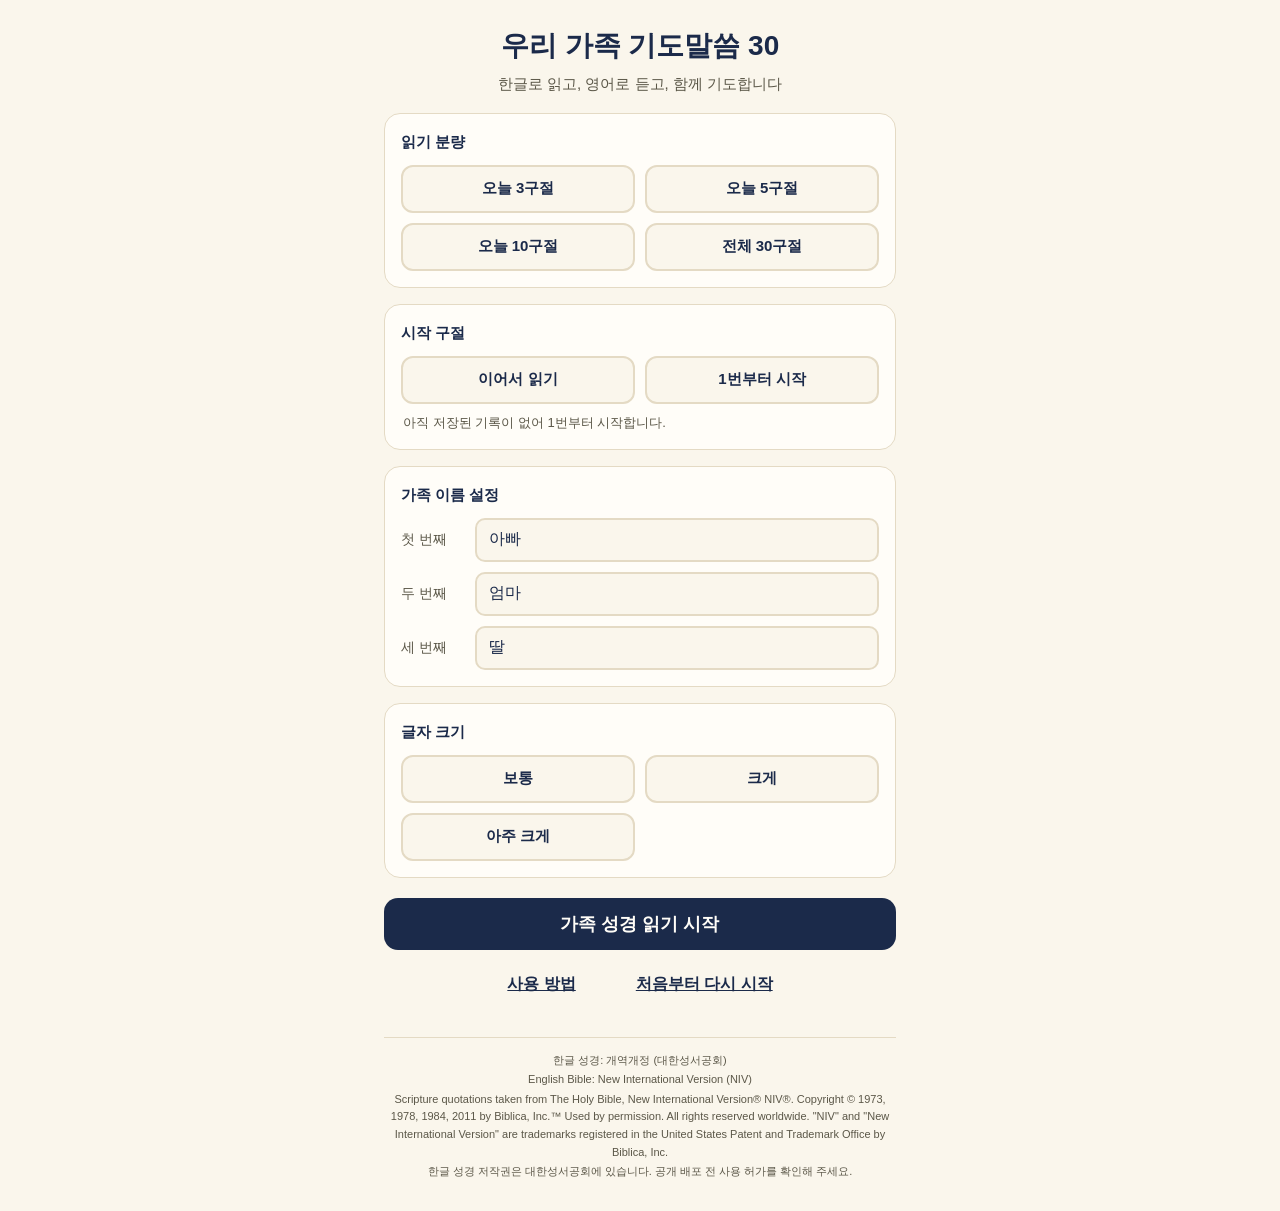
==== family-prayer-bible/index.html @ 6e1e9dbb "Add family prayer Bible PWA (우리 가족 기도말씀 30) Mobile-first PWA for a 3-member family (아빠→엄마→딸) to take" ====
<!DOCTYPE html>
<html lang="ko" data-fontsize="normal">
<head>
<meta charset="UTF-8">
<meta name="viewport" content="width=device-width, initial-scale=1, viewport-fit=cover">
<title>우리 가족 기도말씀 30</title>
<meta name="description" content="한글로 읽고, 영어로 듣고, 함께 기도합니다">

<meta name="theme-color" content="#1B2A4A">
<meta name="color-scheme" content="light">

<!-- iOS 홈 화면 설정 -->
<meta name="apple-mobile-web-app-capable" content="yes">
<meta name="apple-mobile-web-app-status-bar-style" content="black-translucent">
<meta name="apple-mobile-web-app-title" content="가족기도말씀30">
<link rel="apple-touch-icon" href="icons/icon-192.svg">

<link rel="icon" href="icons/icon-192.svg" type="image/svg+xml">
<link rel="manifest" href="manifest.json">
<link rel="stylesheet" href="styles.css">
</head>
<body>

<noscript>
  <div class="noscript-box">
    <p>이 앱은 자바스크립트가 필요합니다. 브라우저 설정에서 자바스크립트를 켜신 뒤 다시 열어 주세요.</p>
  </div>
</noscript>

<div id="app" hidden>

  <div aria-live="polite" class="sr-only" id="live-region"></div>

  <!-- 데이터 오류 화면 -->
  <main id="screen-error" class="screen" hidden aria-labelledby="error-title">
    <div class="error-box">
      <h1 id="error-title">성경 데이터에 누락 또는 오류가 있습니다. verses.js를 확인해 주세요.</h1>
      <p>개발자 콘솔(F12)에서 구체적인 오류 항목을 확인할 수 있습니다.</p>
    </div>
  </main>

  <!-- 첫 화면 -->
  <main id="screen-home" class="screen" hidden aria-labelledby="home-title">
    <header class="home-header">
      <h1 id="home-title">우리 가족 기도말씀 30</h1>
      <p class="home-subtitle">한글로 읽고, 영어로 듣고, 함께 기도합니다</p>
    </header>

    <section class="card" aria-labelledby="daily-count-label">
      <h2 id="daily-count-label" class="card-title">읽기 분량</h2>
      <div class="option-group" role="radiogroup" aria-labelledby="daily-count-label" id="daily-count-group">
        <button type="button" class="option-btn" data-value="3" role="radio" aria-checked="false">오늘 3구절</button>
        <button type="button" class="option-btn" data-value="5" role="radio" aria-checked="false">오늘 5구절</button>
        <button type="button" class="option-btn" data-value="10" role="radio" aria-checked="false">오늘 10구절</button>
        <button type="button" class="option-btn" data-value="30" role="radio" aria-checked="false">전체 30구절</button>
      </div>
    </section>

    <section class="card" aria-labelledby="start-point-label">
      <h2 id="start-point-label" class="card-title">시작 구절</h2>
      <div class="option-group" role="radiogroup" aria-labelledby="start-point-label" id="start-point-group">
        <button type="button" class="option-btn" data-value="resume" role="radio" aria-checked="false">이어서 읽기</button>
        <button type="button" class="option-btn" data-value="restart" role="radio" aria-checked="false">1번부터 시작</button>
      </div>
      <p class="hint-text" id="resume-hint"></p>
    </section>

    <section class="card" aria-labelledby="family-names-label">
      <h2 id="family-names-label" class="card-title">가족 이름 설정</h2>
      <div class="name-fields">
        <label class="name-field">
          <span>첫 번째</span>
          <input type="text" id="name-input-0" maxlength="10" autocomplete="off" aria-label="첫 번째 가족 이름">
        </label>
        <label class="name-field">
          <span>두 번째</span>
          <input type="text" id="name-input-1" maxlength="10" autocomplete="off" aria-label="두 번째 가족 이름">
        </label>
        <label class="name-field">
          <span>세 번째</span>
          <input type="text" id="name-input-2" maxlength="10" autocomplete="off" aria-label="세 번째 가족 이름">
        </label>
      </div>
    </section>

    <section class="card" aria-labelledby="fontsize-label">
      <h2 id="fontsize-label" class="card-title">글자 크기</h2>
      <div class="option-group" role="radiogroup" aria-labelledby="fontsize-label" id="fontsize-group">
        <button type="button" class="option-btn" data-value="normal" role="radio" aria-checked="false">보통</button>
        <button type="button" class="option-btn" data-value="large" role="radio" aria-checked="false">크게</button>
        <button type="button" class="option-btn" data-value="xlarge" role="radio" aria-checked="false">아주 크게</button>
      </div>
    </section>

    <div class="home-actions">
      <button type="button" id="btn-start" class="btn btn-primary btn-large" aria-label="가족 성경 읽기 시작">가족 성경 읽기 시작</button>
      <div class="home-actions-secondary">
        <button type="button" id="btn-guide" class="btn btn-ghost" aria-label="사용 방법 보기">사용 방법</button>
        <button type="button" id="btn-reset" class="btn btn-ghost" aria-label="처음부터 다시 시작하기">처음부터 다시 시작</button>
      </div>
    </div>

    <footer class="copyright-footer" id="copyright-footer">
      <!-- 저작권 정보는 app.js에서 verses.js 검증 결과에 따라 채워집니다 -->
    </footer>
  </main>

  <!-- 사용 방법 화면 -->
  <main id="screen-guide" class="screen" hidden aria-labelledby="guide-title">
    <div class="guide-box">
      <h1 id="guide-title">사용 방법</h1>
      <ol class="guide-list">
        <li>화면에 표시되는 가족 이름 차례를 확인합니다.</li>
        <li>해당 가족이 한글 성경 본문을 직접 소리 내어 읽습니다.</li>
        <li>‘영어 듣기’ 버튼을 눌러 영어 본문을 원어민 음성으로 듣습니다.</li>
        <li>음성 재생이 끝나면 ‘다음 말씀’ 버튼이 활성화됩니다.</li>
        <li>다음 말씀으로 넘어가면 읽을 사람이 자동으로 바뀝니다. (아빠 → 엄마 → 딸 순서 반복)</li>
        <li>선택한 분량을 모두 읽으면 완료 화면이 나타납니다.</li>
      </ol>
      <button type="button" id="btn-guide-close" class="btn btn-primary" aria-label="사용 방법 닫고 처음 화면으로 돌아가기">처음 화면으로</button>
    </div>
  </main>

  <!-- 말씀 읽기 화면 -->
  <main id="screen-reading" class="screen" hidden aria-labelledby="reading-reference">
    <div class="reading-top">
      <div class="progress-text" id="progress-text">오늘 1/3 · 전체 1/30</div>
      <div class="progress-bar-track" role="progressbar" aria-labelledby="progress-text" aria-valuemin="0" aria-valuemax="100" id="progress-bar-track">
        <div class="progress-bar-fill" id="progress-bar-fill"></div>
      </div>
    </div>

    <div class="turn-badge-wrap">
      <span class="turn-badge" id="turn-badge">아빠 차례</span>
    </div>

    <div class="verse-card">
      <p class="verse-reference" id="reading-reference">빌립보서 4장 6절</p>

      <div class="verse-block verse-block-ko">
        <h2 class="sr-only">한글 본문</h2>
        <p class="verse-text-ko" id="verse-text-ko" lang="ko"></p>
      </div>

      <div class="verse-block verse-block-en">
        <h2 class="sr-only">영어 본문</h2>
        <p class="verse-text-en" id="verse-text-en" lang="en"></p>
      </div>

      <div class="speech-panel">
        <p class="speech-status" id="speech-status" aria-live="polite"></p>

        <div class="speech-controls-main">
          <button type="button" id="btn-listen" class="btn btn-primary btn-large speech-btn" aria-label="영어 듣기 시작">
            <span id="btn-listen-label">영어 듣기</span>
          </button>
        </div>

        <div class="speech-controls-secondary">
          <button type="button" id="btn-pause" class="btn btn-secondary" aria-label="영어 음성 일시정지" disabled>일시정지</button>
          <button type="button" id="btn-resume" class="btn btn-secondary" aria-label="영어 음성 이어 듣기" disabled>이어 듣기</button>
          <button type="button" id="btn-replay" class="btn btn-secondary" aria-label="영어 음성 다시 듣기" disabled>다시 듣기</button>
          <button type="button" id="btn-stop" class="btn btn-secondary" aria-label="영어 음성 정지" disabled>음성 정지</button>
        </div>

        <div class="speech-rate-group" role="radiogroup" aria-label="영어 음성 재생 속도">
          <button type="button" class="rate-btn" id="rate-08" data-rate="0.8" role="radio" aria-checked="false" aria-label="느리게 0.8배 속도">느리게 0.8배</button>
          <button type="button" class="rate-btn" id="rate-10" data-rate="1.0" role="radio" aria-checked="false" aria-label="보통 1.0배 속도">보통 1.0배</button>
        </div>
      </div>
    </div>

    <nav class="reading-nav" aria-label="말씀 이동">
      <button type="button" id="btn-prev" class="btn btn-secondary btn-large" aria-label="이전 말씀으로 이동">이전 말씀</button>
      <button type="button" id="btn-next" class="btn btn-primary btn-large" aria-label="다음 말씀으로 이동" disabled>다음 말씀</button>
    </nav>

    <button type="button" id="btn-reading-home" class="btn btn-ghost btn-small" aria-label="읽기를 멈추고 처음 화면으로 이동">처음 화면으로</button>
  </main>

  <!-- 완료 화면 -->
  <main id="screen-complete" class="screen" hidden aria-labelledby="complete-title">
    <div class="complete-box">
      <h1 id="complete-title">오늘의 말씀 읽기를 마쳤습니다</h1>
      <p class="complete-body">말씀 안에서 우리 가족의 마음과 생각을 지켜주세요.</p>

      <div class="complete-stats" id="complete-stats">
        <p id="stat-today"></p>
        <p id="stat-total"></p>
        <p id="stat-next"></p>
      </div>

      <p class="complete-celebrate" id="complete-celebrate" hidden>기도의 말씀 30구절을 모두 읽었습니다</p>

      <div class="complete-actions">
        <button type="button" id="btn-review-today" class="btn btn-secondary btn-large" aria-label="오늘 읽은 말씀 다시 보기">오늘 읽은 말씀 다시 보기</button>
        <button type="button" id="btn-continue" class="btn btn-primary btn-large" aria-label="다음 분량 계속 읽기">다음 분량 계속 읽기</button>
        <button type="button" id="btn-complete-home" class="btn btn-ghost btn-large" aria-label="처음 화면으로 이동">처음 화면으로</button>
      </div>
    </div>
  </main>

</div>

<div id="confirm-dialog" class="dialog-overlay" hidden role="alertdialog" aria-modal="true" aria-labelledby="confirm-dialog-text">
  <div class="dialog-box">
    <p id="confirm-dialog-text">저장된 읽기 기록을 지우고 1번부터 시작할까요?</p>
    <div class="dialog-actions">
      <button type="button" id="confirm-cancel" class="btn btn-ghost">취소</button>
      <button type="button" id="confirm-ok" class="btn btn-primary">확인</button>
    </div>
  </div>
</div>

<script src="verses.js"></script>
<script src="app.js"></script>
</body>
</html>
---- family-prayer-bible/styles.css ----
/* 우리 가족 기도말씀 30 - 스타일시트
   원색: 크림 배경 / 딥 네이비 주색 / 차분한 골드 강조색
   시스템 기본 글꼴만 사용, 외부 폰트 의존 없음 */

:root {
  --color-bg: #FAF6EC;
  --color-bg-card: #FFFDF8;
  --color-navy: #1B2A4A;
  --color-navy-dark: #10192E;
  --color-navy-soft: #2C3E63;
  --color-gold: #B8862E;
  --color-gold-text: #8F6A1F;
  --color-gold-soft: #EFE0BC;
  --color-text: #1B2A4A;
  --color-text-muted: #5B5748;
  --color-border: #E4DAC4;
  --color-on-primary: #FFFDF8;
  --color-focus: #B8862E;
  --color-danger-bg: #FBEAEA;
  --color-danger-text: #7A1F1F;
  --font-scale: 1;
  --safe-top: env(safe-area-inset-top, 0px);
  --safe-bottom: env(safe-area-inset-bottom, 0px);
  --safe-left: env(safe-area-inset-left, 0px);
  --safe-right: env(safe-area-inset-right, 0px);
}

html[data-fontsize="large"] { --font-scale: 1.18; }
html[data-fontsize="xlarge"] { --font-scale: 1.4; }

* { box-sizing: border-box; }

/* .screen/.dialog-overlay가 display:flex를 지정하므로, hidden 속성이 있을 때는
   반드시 화면에서 완전히 사라지도록 명시적으로 우선시킨다 */
[hidden] { display: none !important; }

html, body {
  margin: 0;
  padding: 0;
  background: var(--color-bg);
  color: var(--color-text);
}

body {
  font-family: -apple-system, BlinkMacSystemFont, "Segoe UI", "Apple SD Gothic Neo",
    "Malgun Gothic", "Noto Sans KR", Roboto, Helvetica, Arial, sans-serif;
  font-size: calc(16px * var(--font-scale));
  line-height: 1.65;
  -webkit-text-size-adjust: 100%;
  text-size-adjust: 100%;
}

/* 다크모드가 켜져 있어도 앱 고유의 배색을 유지하여 가독성을 확보한다 */
@media (prefers-color-scheme: dark) {
  html, body {
    background: var(--color-bg);
    color: var(--color-text);
  }
}

.sr-only {
  position: absolute;
  width: 1px;
  height: 1px;
  padding: 0;
  margin: -1px;
  overflow: hidden;
  clip: rect(0, 0, 0, 0);
  white-space: nowrap;
  border: 0;
}

.noscript-box {
  max-width: 480px;
  margin: 40px auto;
  padding: 24px;
  background: var(--color-bg-card);
  border: 1px solid var(--color-border);
  border-radius: 16px;
  text-align: center;
  color: var(--color-text);
}

button {
  font-family: inherit;
  -webkit-tap-highlight-color: transparent;
}

button:focus-visible,
input:focus-visible,
a:focus-visible {
  outline: 3px solid var(--color-focus);
  outline-offset: 2px;
}

@media (prefers-reduced-motion: no-preference) {
  .screen { transition: opacity 0.2s ease; }
  .progress-bar-fill { transition: width 0.3s ease; }
}

@media (prefers-reduced-motion: reduce) {
  * { scroll-behavior: auto !important; }
}

.screen {
  min-height: 100vh;
  min-height: 100dvh;
  padding: calc(20px + var(--safe-top)) calc(max(18px, var(--safe-left)) )
    calc(28px + var(--safe-bottom)) calc(max(18px, var(--safe-right)));
  max-width: 560px;
  margin: 0 auto;
  display: flex;
  flex-direction: column;
  gap: 16px;
}

/* ---------- 공용 버튼 ---------- */
.btn {
  min-height: 48px;
  padding: 12px 18px;
  border-radius: 14px;
  border: 2px solid transparent;
  font-size: calc(16px * var(--font-scale));
  font-weight: 600;
  cursor: pointer;
  display: inline-flex;
  align-items: center;
  justify-content: center;
  text-align: center;
  gap: 8px;
}

.btn-primary {
  background: var(--color-navy);
  color: var(--color-on-primary);
}
.btn-primary:hover { background: var(--color-navy-dark); }
.btn-primary:disabled {
  background: #A9AEBB;
  color: #EFEFEF;
  cursor: not-allowed;
}

.btn-secondary {
  background: var(--color-bg-card);
  color: var(--color-navy);
  border-color: var(--color-navy);
}
.btn-secondary:disabled {
  background: #F0EEE6;
  color: #9A9689;
  border-color: #CFC9B8;
  cursor: not-allowed;
}

.btn-ghost {
  background: transparent;
  color: var(--color-navy);
  border-color: transparent;
  text-decoration: underline;
}

.btn-large { width: 100%; min-height: 52px; font-size: calc(18px * var(--font-scale)); }
.btn-small { min-height: 40px; font-size: calc(14px * var(--font-scale)); padding: 8px 12px; }

.btn[aria-checked="true"].option-btn,
.btn.rate-btn[aria-checked="true"] {
  background: var(--color-navy);
  color: var(--color-on-primary);
  border-color: var(--color-navy);
}

/* ---------- 홈 화면 ---------- */
.home-header { text-align: center; padding-top: 8px; }
.home-header h1 {
  font-size: calc(28px * var(--font-scale));
  color: var(--color-navy);
  margin: 0 0 8px;
  line-height: 1.3;
}
.home-subtitle {
  color: var(--color-text-muted);
  font-size: calc(15px * var(--font-scale));
  margin: 0;
}

.card {
  background: var(--color-bg-card);
  border: 1px solid var(--color-border);
  border-radius: 16px;
  padding: 16px;
}
.card-title {
  font-size: calc(15px * var(--font-scale));
  color: var(--color-navy);
  margin: 0 0 10px;
}

.option-group {
  display: grid;
  grid-template-columns: repeat(2, 1fr);
  gap: 10px;
}
.option-btn {
  min-height: 48px;
  padding: 10px 8px;
  border-radius: 12px;
  border: 2px solid var(--color-border);
  background: var(--color-bg);
  color: var(--color-navy);
  font-size: calc(15px * var(--font-scale));
  font-weight: 600;
  cursor: pointer;
}

.hint-text {
  margin: 8px 2px 0;
  font-size: calc(13px * var(--font-scale));
  color: var(--color-text-muted);
}

.name-fields {
  display: flex;
  flex-direction: column;
  gap: 10px;
}
.name-field {
  display: flex;
  align-items: center;
  gap: 10px;
  font-size: calc(14px * var(--font-scale));
  color: var(--color-text-muted);
}
.name-field span { width: 64px; flex-shrink: 0; }
.name-field input {
  flex: 1;
  min-height: 44px;
  padding: 8px 12px;
  border-radius: 10px;
  border: 2px solid var(--color-border);
  background: var(--color-bg);
  color: var(--color-text);
  font-size: calc(16px * var(--font-scale));
}

.home-actions {
  display: flex;
  flex-direction: column;
  gap: 10px;
  margin-top: 4px;
}
.home-actions-secondary {
  display: flex;
  justify-content: center;
  gap: 20px;
}

.copyright-footer {
  margin-top: 12px;
  padding-top: 12px;
  border-top: 1px solid var(--color-border);
  font-size: calc(11px * var(--font-scale));
  color: var(--color-text-muted);
  line-height: 1.6;
  text-align: center;
}
.copyright-footer p { margin: 2px 0; }

/* ---------- 안내 화면 ---------- */
.guide-box {
  background: var(--color-bg-card);
  border: 1px solid var(--color-border);
  border-radius: 16px;
  padding: 20px;
}
.guide-box h1 { color: var(--color-navy); font-size: calc(22px * var(--font-scale)); }
.guide-list { padding-left: 20px; }
.guide-list li { margin-bottom: 12px; font-size: calc(16px * var(--font-scale)); }

/* ---------- 오류 화면 ---------- */
.error-box {
  margin: auto;
  background: var(--color-danger-bg);
  color: var(--color-danger-text);
  border: 1px solid #E8B4B4;
  border-radius: 16px;
  padding: 24px;
  text-align: center;
}
.error-box h1 { font-size: calc(18px * var(--font-scale)); }

/* ---------- 읽기 화면 ---------- */
.reading-top { display: flex; flex-direction: column; gap: 6px; }
.progress-text {
  font-size: calc(14px * var(--font-scale));
  color: var(--color-text-muted);
  text-align: center;
}
.progress-bar-track {
  height: 8px;
  border-radius: 999px;
  background: var(--color-border);
  overflow: hidden;
}
.progress-bar-fill {
  height: 100%;
  background: var(--color-gold);
  width: 0%;
  border-radius: 999px;
}

.turn-badge-wrap { text-align: center; }
.turn-badge {
  display: inline-block;
  background: var(--color-navy);
  color: var(--color-on-primary);
  border: 2px solid var(--color-gold);
  padding: 10px 26px;
  border-radius: 999px;
  font-size: calc(20px * var(--font-scale));
  font-weight: 700;
}

.verse-card {
  background: var(--color-bg-card);
  border: 1px solid var(--color-border);
  border-radius: 20px;
  padding: 20px 18px;
  display: flex;
  flex-direction: column;
  gap: 16px;
}

.verse-reference {
  font-size: calc(20px * var(--font-scale));
  font-weight: 700;
  color: var(--color-gold-text);
  text-align: center;
  margin: 0;
  letter-spacing: 0.01em;
}

.verse-block { overflow-wrap: break-word; word-break: keep-all; }

.verse-text-ko {
  font-size: calc(24px * var(--font-scale));
  font-weight: 700;
  color: var(--color-navy);
  line-height: 1.7;
  margin: 0;
  white-space: pre-wrap;
}

.verse-block-en {
  border-top: 1px dashed var(--color-border);
  padding-top: 14px;
}

.verse-text-en {
  font-size: calc(18px * var(--font-scale));
  font-weight: 500;
  color: var(--color-navy-soft);
  line-height: 1.7;
  margin: 0;
  white-space: pre-wrap;
}

.verse-text-en .sentence {
  transition: background-color 0.15s ease;
  border-radius: 4px;
}
.verse-text-en .sentence.speaking {
  background: var(--color-gold-soft);
  box-shadow: 0 0 0 3px var(--color-gold-soft);
}

.speech-panel {
  display: flex;
  flex-direction: column;
  gap: 10px;
  border-top: 1px solid var(--color-border);
  padding-top: 14px;
}

.speech-status {
  min-height: 1.4em;
  margin: 0;
  font-size: calc(13px * var(--font-scale));
  color: var(--color-text-muted);
  text-align: center;
}

.speech-controls-main .speech-btn {
  position: relative;
}

.speech-controls-secondary {
  display: grid;
  grid-template-columns: repeat(2, 1fr);
  gap: 8px;
}
.speech-controls-secondary .btn { font-size: calc(14px * var(--font-scale)); padding: 10px 8px; }

.speech-rate-group {
  display: grid;
  grid-template-columns: repeat(2, 1fr);
  gap: 8px;
  margin-top: 2px;
}
.rate-btn {
  min-height: 44px;
  border-radius: 10px;
  border: 2px solid var(--color-border);
  background: var(--color-bg);
  color: var(--color-navy);
  font-size: calc(13px * var(--font-scale));
  font-weight: 600;
  cursor: pointer;
}

.reading-nav {
  display: grid;
  grid-template-columns: 1fr 1fr;
  gap: 10px;
}

/* ---------- 완료 화면 ---------- */
.complete-box {
  margin: auto 0;
  background: var(--color-bg-card);
  border: 1px solid var(--color-border);
  border-radius: 20px;
  padding: 28px 20px;
  text-align: center;
  display: flex;
  flex-direction: column;
  gap: 14px;
}
.complete-box h1 {
  color: var(--color-navy);
  font-size: calc(22px * var(--font-scale));
  margin: 0;
  line-height: 1.4;
}
.complete-body {
  color: var(--color-text-muted);
  font-size: calc(16px * var(--font-scale));
  margin: 0;
  line-height: 1.7;
}
.complete-stats {
  background: var(--color-bg);
  border-radius: 12px;
  padding: 14px;
  font-size: calc(15px * var(--font-scale));
  color: var(--color-navy);
}
.complete-stats p { margin: 4px 0; }
.complete-celebrate {
  color: var(--color-gold-text);
  font-weight: 700;
  font-size: calc(17px * var(--font-scale));
  margin: 0;
}
.complete-actions {
  display: flex;
  flex-direction: column;
  gap: 10px;
  margin-top: 8px;
}

/* ---------- 확인 대화상자 ---------- */
.dialog-overlay {
  position: fixed;
  inset: 0;
  background: rgba(27, 42, 74, 0.55);
  display: flex;
  align-items: center;
  justify-content: center;
  padding: 20px;
  z-index: 50;
}
.dialog-box {
  background: var(--color-bg-card);
  border-radius: 16px;
  padding: 22px;
  max-width: 360px;
  width: 100%;
  text-align: center;
}
.dialog-box p {
  color: var(--color-text);
  font-size: calc(16px * var(--font-scale));
  line-height: 1.6;
  margin: 0 0 18px;
}
.dialog-actions {
  display: grid;
  grid-template-columns: 1fr 1fr;
  gap: 10px;
}

/* ---------- 작은 화면 대응 ---------- */
@media (max-width: 360px) {
  .option-group { grid-template-columns: 1fr 1fr; }
  .speech-controls-secondary { grid-template-columns: 1fr 1fr; }
}

@media (min-width: 640px) {
  .screen { padding-left: 24px; padding-right: 24px; }
}
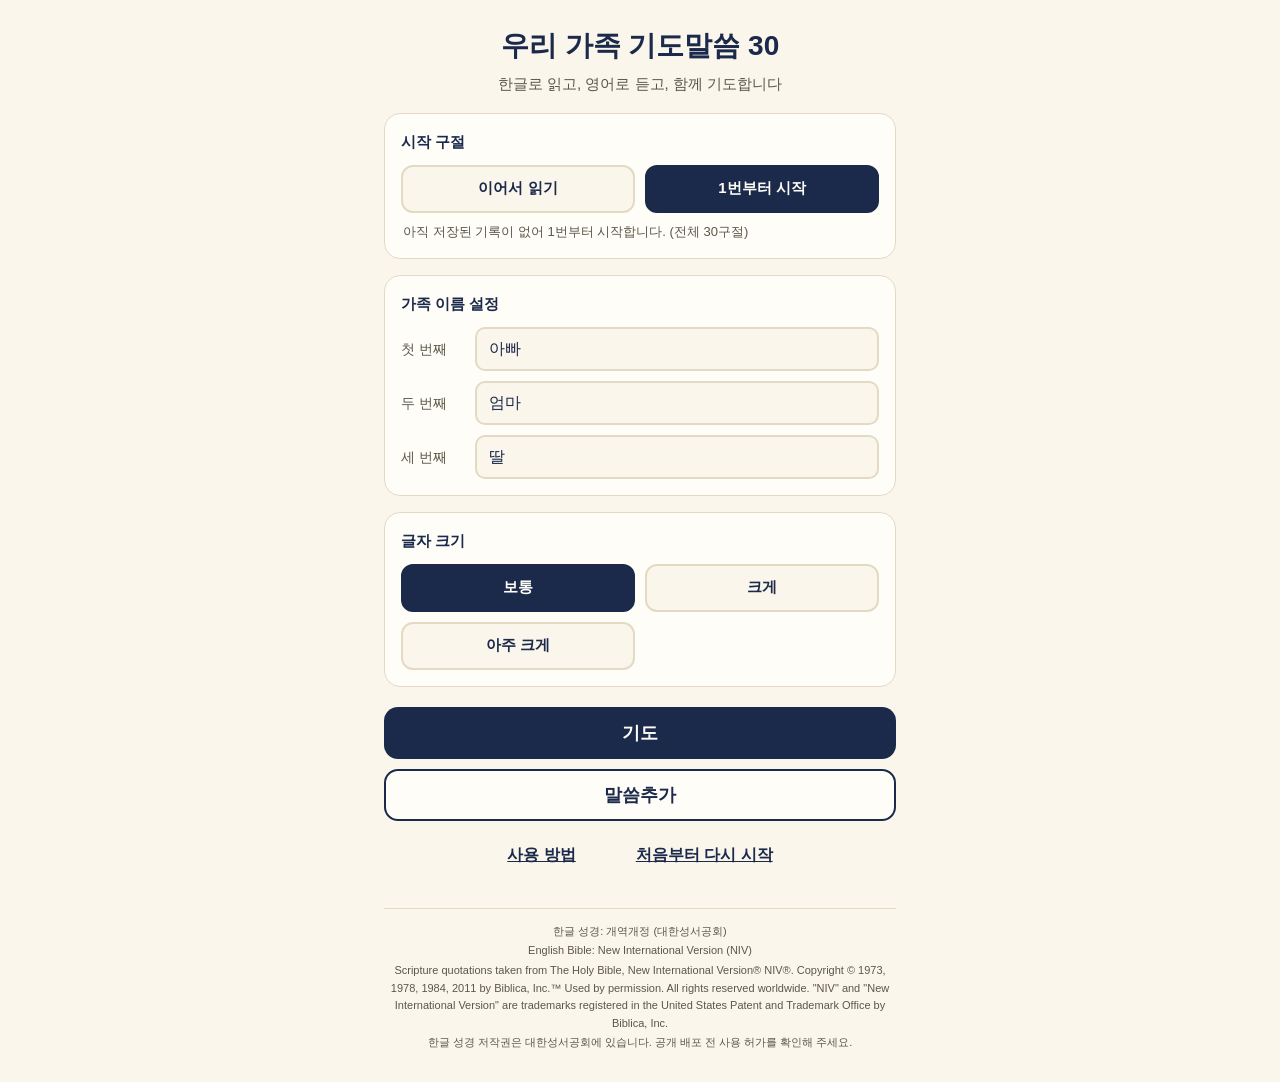
==== commit e55a4a86: "Fix selection-button visual bug and redesign home screen (기도/말씀추가) - Fix the actual cause of "읽기 분량 " ====
--- a/family-prayer-bible/index.html
+++ b/family-prayer-bible/index.html
@@ -45,16 +45,6 @@
       <h1 id="home-title">우리 가족 기도말씀 30</h1>
       <p class="home-subtitle">한글로 읽고, 영어로 듣고, 함께 기도합니다</p>
     </header>
-
-    <section class="card" aria-labelledby="daily-count-label">
-      <h2 id="daily-count-label" class="card-title">읽기 분량</h2>
-      <div class="option-group" role="radiogroup" aria-labelledby="daily-count-label" id="daily-count-group">
-        <button type="button" class="option-btn" data-value="3" role="radio" aria-checked="false">오늘 3구절</button>
-        <button type="button" class="option-btn" data-value="5" role="radio" aria-checked="false">오늘 5구절</button>
-        <button type="button" class="option-btn" data-value="10" role="radio" aria-checked="false">오늘 10구절</button>
-        <button type="button" class="option-btn" data-value="30" role="radio" aria-checked="false">전체 30구절</button>
-      </div>
-    </section>
 
     <section class="card" aria-labelledby="start-point-label">
       <h2 id="start-point-label" class="card-title">시작 구절</h2>
@@ -93,7 +83,8 @@
     </section>
 
     <div class="home-actions">
-      <button type="button" id="btn-start" class="btn btn-primary btn-large" aria-label="가족 성경 읽기 시작">가족 성경 읽기 시작</button>
+      <button type="button" id="btn-pray" class="btn btn-primary btn-large" aria-label="기도 말씀 읽기 시작">기도</button>
+      <button type="button" id="btn-add-verse" class="btn btn-secondary btn-large" aria-label="새 말씀 추가하기">말씀추가</button>
       <div class="home-actions-secondary">
         <button type="button" id="btn-guide" class="btn btn-ghost" aria-label="사용 방법 보기">사용 방법</button>
         <button type="button" id="btn-reset" class="btn btn-ghost" aria-label="처음부터 다시 시작하기">처음부터 다시 시작</button>
@@ -110,14 +101,62 @@
     <div class="guide-box">
       <h1 id="guide-title">사용 방법</h1>
       <ol class="guide-list">
-        <li>화면에 표시되는 가족 이름 차례를 확인합니다.</li>
+        <li>‘기도’ 버튼을 누르면 가족 이름 차례가 바로 표시됩니다.</li>
         <li>해당 가족이 한글 성경 본문을 직접 소리 내어 읽습니다.</li>
-        <li>‘영어 듣기’ 버튼을 눌러 영어 본문을 원어민 음성으로 듣습니다.</li>
-        <li>음성 재생이 끝나면 ‘다음 말씀’ 버튼이 활성화됩니다.</li>
-        <li>다음 말씀으로 넘어가면 읽을 사람이 자동으로 바뀝니다. (아빠 → 엄마 → 딸 순서 반복)</li>
-        <li>선택한 분량을 모두 읽으면 완료 화면이 나타납니다.</li>
+        <li>‘영어 듣기’ 버튼을 눌러 영어 본문을 원어민 음성으로 듣습니다. 여러 번 눌러도 같은 구절을 계속 다시 들을 수 있습니다.</li>
+        <li>‘다음 말씀’ 버튼을 눌러야 다음 구절로 넘어갑니다. 넘어가면 읽을 사람이 자동으로 바뀝니다. (아빠 → 엄마 → 딸 순서 반복)</li>
+        <li>‘이전 말씀’ 버튼으로 이전 구절로 돌아갈 수 있고, ‘처음 화면’ 버튼으로 언제든 첫 화면으로 돌아갈 수 있습니다.</li>
+        <li>모든 말씀을 다 읽으면 완료 화면이 나타납니다.</li>
+        <li>‘말씀추가’ 버튼으로 직접 성경 구절을 입력해 기도 목록에 새 구절을 추가할 수 있습니다.</li>
       </ol>
       <button type="button" id="btn-guide-close" class="btn btn-primary" aria-label="사용 방법 닫고 처음 화면으로 돌아가기">처음 화면으로</button>
+    </div>
+  </main>
+
+  <!-- 말씀 추가 화면 -->
+  <main id="screen-add-verse" class="screen" hidden aria-labelledby="add-verse-title">
+    <div class="add-verse-box">
+      <h1 id="add-verse-title">말씀 추가</h1>
+      <p class="hint-text">성경 구절의 참조와 본문을 직접 입력해 기도 목록에 추가하세요. 실제 성경 본문을 정확하게 입력해 주세요.</p>
+
+      <p class="form-error" id="add-verse-error" hidden aria-live="assertive"></p>
+      <p class="form-success" id="add-verse-success" hidden aria-live="polite"></p>
+
+      <form id="add-verse-form" novalidate>
+        <div class="form-row">
+          <div class="form-field">
+            <label for="add-book-ko">권 (책 이름)</label>
+            <input type="text" id="add-book-ko" placeholder="예: 시편" autocomplete="off">
+          </div>
+          <div class="form-field">
+            <label for="add-chapter">장</label>
+            <input type="number" id="add-chapter" min="1" inputmode="numeric" placeholder="예: 23">
+          </div>
+        </div>
+        <div class="form-row">
+          <div class="form-field">
+            <label for="add-verse-num">절</label>
+            <input type="number" id="add-verse-num" min="1" inputmode="numeric" placeholder="예: 1">
+          </div>
+          <div class="form-field">
+            <label for="add-reference-en">영문 장·절</label>
+            <input type="text" id="add-reference-en" placeholder="예: Psalm 23:1" autocomplete="off">
+          </div>
+        </div>
+        <div class="form-field">
+          <label for="add-korean">한글 본문</label>
+          <textarea id="add-korean" rows="3" placeholder="한글 성경 본문을 그대로 입력하세요"></textarea>
+        </div>
+        <div class="form-field">
+          <label for="add-english">영어 본문</label>
+          <textarea id="add-english" rows="3" placeholder="English Bible text"></textarea>
+        </div>
+
+        <div class="complete-actions">
+          <button type="submit" id="btn-add-verse-submit" class="btn btn-primary btn-large" aria-label="입력한 말씀 추가하기">추가</button>
+          <button type="button" id="btn-add-verse-cancel" class="btn btn-ghost btn-large" aria-label="말씀 추가 취소하고 처음 화면으로">취소</button>
+        </div>
+      </form>
     </div>
   </main>
 
@@ -194,7 +233,7 @@
 
       <div class="complete-actions">
         <button type="button" id="btn-review-today" class="btn btn-secondary btn-large" aria-label="오늘 읽은 말씀 다시 보기">오늘 읽은 말씀 다시 보기</button>
-        <button type="button" id="btn-continue" class="btn btn-primary btn-large" aria-label="다음 분량 계속 읽기">다음 분량 계속 읽기</button>
+        <button type="button" id="btn-continue" class="btn btn-primary btn-large" aria-label="이어서 계속 읽기">이어서 계속 읽기</button>
         <button type="button" id="btn-complete-home" class="btn btn-ghost btn-large" aria-label="처음 화면으로 이동">처음 화면으로</button>
       </div>
     </div>
--- a/family-prayer-bible/styles.css
+++ b/family-prayer-bible/styles.css
@@ -163,8 +163,8 @@
 .btn-large { width: 100%; min-height: 52px; font-size: calc(18px * var(--font-scale)); }
 .btn-small { min-height: 40px; font-size: calc(14px * var(--font-scale)); padding: 8px 12px; }
 
-.btn[aria-checked="true"].option-btn,
-.btn.rate-btn[aria-checked="true"] {
+.option-btn[aria-checked="true"],
+.rate-btn[aria-checked="true"] {
   background: var(--color-navy);
   color: var(--color-on-primary);
   border-color: var(--color-navy);
@@ -266,6 +266,67 @@
 }
 .copyright-footer p { margin: 2px 0; }
 
+/* ---------- 말씀 추가 화면 ---------- */
+.add-verse-box {
+  background: var(--color-bg-card);
+  border: 1px solid var(--color-border);
+  border-radius: 16px;
+  padding: 20px;
+}
+.add-verse-box h1 { color: var(--color-navy); font-size: calc(22px * var(--font-scale)); margin: 0 0 8px; }
+.add-verse-box .hint-text { margin-bottom: 16px; }
+
+.form-row {
+  display: grid;
+  grid-template-columns: 1fr 1fr;
+  gap: 10px;
+}
+.form-field {
+  display: flex;
+  flex-direction: column;
+  gap: 6px;
+  margin-bottom: 14px;
+}
+.form-field label {
+  font-size: calc(14px * var(--font-scale));
+  color: var(--color-text-muted);
+  font-weight: 600;
+}
+.form-field input,
+.form-field textarea {
+  min-height: 44px;
+  padding: 10px 12px;
+  border-radius: 10px;
+  border: 2px solid var(--color-border);
+  background: var(--color-bg);
+  color: var(--color-text);
+  font-size: calc(16px * var(--font-scale));
+  font-family: inherit;
+  width: 100%;
+}
+.form-field textarea {
+  min-height: 90px;
+  resize: vertical;
+  line-height: 1.6;
+}
+.form-error {
+  color: var(--color-danger-text);
+  background: var(--color-danger-bg);
+  border: 1px solid #E8B4B4;
+  border-radius: 10px;
+  padding: 10px 12px;
+  font-size: calc(14px * var(--font-scale));
+  margin: 0 0 14px;
+}
+.form-success {
+  color: var(--color-navy);
+  background: var(--color-gold-soft);
+  border-radius: 10px;
+  padding: 10px 12px;
+  font-size: calc(14px * var(--font-scale));
+  margin: 0 0 14px;
+}
+
 /* ---------- 안내 화면 ---------- */
 .guide-box {
   background: var(--color-bg-card);
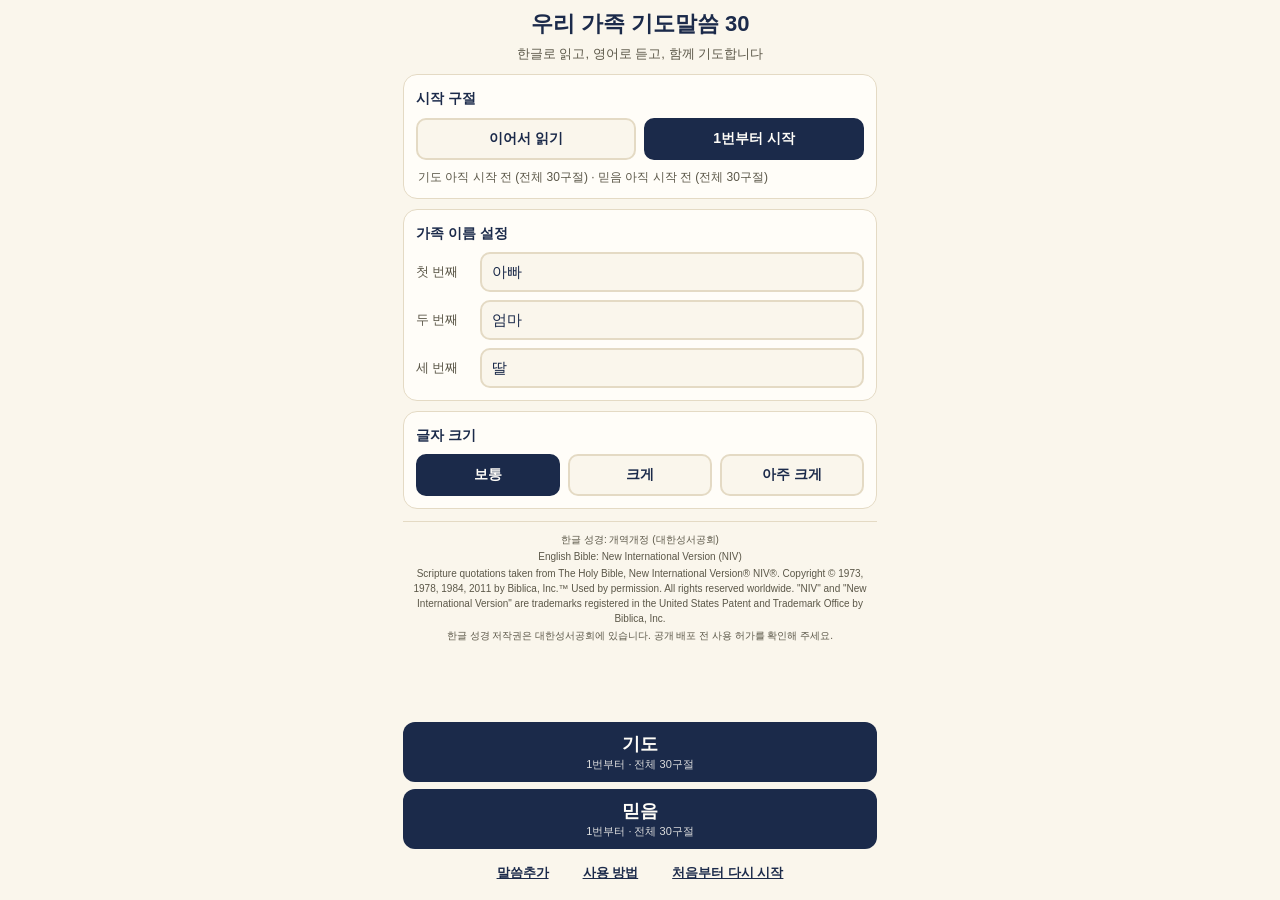
==== commit 4f531548: "Add 믿음 (faith) theme and standardize the layout to a 9:16 portrait frame Verses - verses.js now hold" ====
--- a/family-prayer-bible/index.html
+++ b/family-prayer-bible/index.html
@@ -33,96 +33,115 @@
 
   <!-- 데이터 오류 화면 -->
   <main id="screen-error" class="screen" hidden aria-labelledby="error-title">
-    <div class="error-box">
-      <h1 id="error-title">성경 데이터에 누락 또는 오류가 있습니다. verses.js를 확인해 주세요.</h1>
-      <p>개발자 콘솔(F12)에서 구체적인 오류 항목을 확인할 수 있습니다.</p>
+    <div class="screen-body">
+      <div class="error-box">
+        <h1 id="error-title">성경 데이터에 누락 또는 오류가 있습니다. verses.js를 확인해 주세요.</h1>
+        <p>개발자 콘솔(F12)에서 구체적인 오류 항목을 확인할 수 있습니다.</p>
+      </div>
     </div>
   </main>
 
   <!-- 첫 화면 -->
   <main id="screen-home" class="screen" hidden aria-labelledby="home-title">
-    <header class="home-header">
+    <header class="screen-head home-header">
       <h1 id="home-title">우리 가족 기도말씀 30</h1>
       <p class="home-subtitle">한글로 읽고, 영어로 듣고, 함께 기도합니다</p>
     </header>
 
-    <section class="card" aria-labelledby="start-point-label">
-      <h2 id="start-point-label" class="card-title">시작 구절</h2>
-      <div class="option-group" role="radiogroup" aria-labelledby="start-point-label" id="start-point-group">
-        <button type="button" class="option-btn" data-value="resume" role="radio" aria-checked="false">이어서 읽기</button>
-        <button type="button" class="option-btn" data-value="restart" role="radio" aria-checked="false">1번부터 시작</button>
-      </div>
-      <p class="hint-text" id="resume-hint"></p>
-    </section>
-
-    <section class="card" aria-labelledby="family-names-label">
-      <h2 id="family-names-label" class="card-title">가족 이름 설정</h2>
-      <div class="name-fields">
-        <label class="name-field">
-          <span>첫 번째</span>
-          <input type="text" id="name-input-0" maxlength="10" autocomplete="off" aria-label="첫 번째 가족 이름">
-        </label>
-        <label class="name-field">
-          <span>두 번째</span>
-          <input type="text" id="name-input-1" maxlength="10" autocomplete="off" aria-label="두 번째 가족 이름">
-        </label>
-        <label class="name-field">
-          <span>세 번째</span>
-          <input type="text" id="name-input-2" maxlength="10" autocomplete="off" aria-label="세 번째 가족 이름">
-        </label>
-      </div>
-    </section>
-
-    <section class="card" aria-labelledby="fontsize-label">
-      <h2 id="fontsize-label" class="card-title">글자 크기</h2>
-      <div class="option-group" role="radiogroup" aria-labelledby="fontsize-label" id="fontsize-group">
-        <button type="button" class="option-btn" data-value="normal" role="radio" aria-checked="false">보통</button>
-        <button type="button" class="option-btn" data-value="large" role="radio" aria-checked="false">크게</button>
-        <button type="button" class="option-btn" data-value="xlarge" role="radio" aria-checked="false">아주 크게</button>
-      </div>
-    </section>
-
-    <div class="home-actions">
-      <button type="button" id="btn-pray" class="btn btn-primary btn-large" aria-label="기도 말씀 읽기 시작">기도</button>
-      <button type="button" id="btn-add-verse" class="btn btn-secondary btn-large" aria-label="새 말씀 추가하기">말씀추가</button>
+    <div class="screen-body">
+      <section class="card" aria-labelledby="start-point-label">
+        <h2 id="start-point-label" class="card-title">시작 구절</h2>
+        <div class="option-group" role="radiogroup" aria-labelledby="start-point-label" id="start-point-group">
+          <button type="button" class="option-btn" data-value="resume" role="radio" aria-checked="false">이어서 읽기</button>
+          <button type="button" class="option-btn" data-value="restart" role="radio" aria-checked="false">1번부터 시작</button>
+        </div>
+        <p class="hint-text" id="resume-hint"></p>
+      </section>
+
+      <section class="card" aria-labelledby="family-names-label">
+        <h2 id="family-names-label" class="card-title">가족 이름 설정</h2>
+        <div class="name-fields">
+          <label class="name-field">
+            <span>첫 번째</span>
+            <input type="text" id="name-input-0" maxlength="10" autocomplete="off" aria-label="첫 번째 가족 이름">
+          </label>
+          <label class="name-field">
+            <span>두 번째</span>
+            <input type="text" id="name-input-1" maxlength="10" autocomplete="off" aria-label="두 번째 가족 이름">
+          </label>
+          <label class="name-field">
+            <span>세 번째</span>
+            <input type="text" id="name-input-2" maxlength="10" autocomplete="off" aria-label="세 번째 가족 이름">
+          </label>
+        </div>
+      </section>
+
+      <section class="card" aria-labelledby="fontsize-label">
+        <h2 id="fontsize-label" class="card-title">글자 크기</h2>
+        <div class="option-group option-group-3" role="radiogroup" aria-labelledby="fontsize-label" id="fontsize-group">
+          <button type="button" class="option-btn" data-value="normal" role="radio" aria-checked="false">보통</button>
+          <button type="button" class="option-btn" data-value="large" role="radio" aria-checked="false">크게</button>
+          <button type="button" class="option-btn" data-value="xlarge" role="radio" aria-checked="false">아주 크게</button>
+        </div>
+      </section>
+
+      <footer class="copyright-footer" id="copyright-footer">
+        <!-- 저작권 정보는 app.js에서 verses.js 정보에 따라 채워집니다 -->
+      </footer>
+    </div>
+
+    <footer class="screen-foot home-actions">
+      <div class="theme-buttons" id="theme-buttons">
+        <!-- 주제 버튼(기도 / 믿음)은 app.js가 verses.js의 주제 목록대로 만듭니다 -->
+      </div>
       <div class="home-actions-secondary">
-        <button type="button" id="btn-guide" class="btn btn-ghost" aria-label="사용 방법 보기">사용 방법</button>
-        <button type="button" id="btn-reset" class="btn btn-ghost" aria-label="처음부터 다시 시작하기">처음부터 다시 시작</button>
-      </div>
-    </div>
-
-    <footer class="copyright-footer" id="copyright-footer">
-      <!-- 저작권 정보는 app.js에서 verses.js 검증 결과에 따라 채워집니다 -->
+        <button type="button" id="btn-add-verse" class="btn btn-ghost btn-small" aria-label="새 말씀 추가하기">말씀추가</button>
+        <button type="button" id="btn-guide" class="btn btn-ghost btn-small" aria-label="사용 방법 보기">사용 방법</button>
+        <button type="button" id="btn-reset" class="btn btn-ghost btn-small" aria-label="처음부터 다시 시작하기">처음부터 다시 시작</button>
+      </div>
     </footer>
   </main>
 
   <!-- 사용 방법 화면 -->
   <main id="screen-guide" class="screen" hidden aria-labelledby="guide-title">
-    <div class="guide-box">
-      <h1 id="guide-title">사용 방법</h1>
+    <header class="screen-head">
+      <h1 id="guide-title" class="screen-title">사용 방법</h1>
+    </header>
+    <div class="screen-body">
       <ol class="guide-list">
-        <li>‘기도’ 버튼을 누르면 가족 이름 차례가 바로 표시됩니다.</li>
-        <li>해당 가족이 한글 성경 본문을 직접 소리 내어 읽습니다.</li>
-        <li>‘영어 듣기’ 버튼을 눌러 영어 본문을 원어민 음성으로 듣습니다. 여러 번 눌러도 같은 구절을 계속 다시 들을 수 있습니다.</li>
-        <li>‘다음 말씀’ 버튼을 눌러야 다음 구절로 넘어갑니다. 넘어가면 읽을 사람이 자동으로 바뀝니다. (아빠 → 엄마 → 딸 순서 반복)</li>
-        <li>‘이전 말씀’ 버튼으로 이전 구절로 돌아갈 수 있고, ‘처음 화면’ 버튼으로 언제든 첫 화면으로 돌아갈 수 있습니다.</li>
-        <li>모든 말씀을 다 읽으면 완료 화면이 나타납니다.</li>
-        <li>‘말씀추가’ 버튼으로 직접 성경 구절을 입력해 기도 목록에 새 구절을 추가할 수 있습니다.</li>
+        <li>‘기도’ 또는 ‘믿음’ 버튼을 누르면 그 주제의 30구절을 순서대로 읽기 시작합니다.</li>
+        <li>화면에 표시된 가족 이름 차례를 확인하고, 그 사람이 한글 본문을 소리 내어 읽습니다.</li>
+        <li>‘영어 듣기’ 버튼을 누르면 영어 본문을 원어민 음성으로 들을 수 있습니다. (선택 사항이며, 여러 번 눌러 반복해서 들어도 됩니다.)</li>
+        <li>‘다음 말씀’ 버튼을 눌러 다음 구절로 넘어갑니다. 영어 듣기를 하지 않아도 언제든 넘어갈 수 있습니다.</li>
+        <li>다음으로 넘어가면 읽을 사람이 자동으로 바뀝니다. (아빠 → 엄마 → 딸 순서 반복)</li>
+        <li>‘이전 말씀’으로 되돌아가거나, ‘처음 화면’으로 언제든 나올 수 있습니다.</li>
+        <li>‘말씀추가’로 원하는 구절을 직접 입력해 각 주제 목록 맨 뒤에 추가할 수 있습니다.</li>
       </ol>
-      <button type="button" id="btn-guide-close" class="btn btn-primary" aria-label="사용 방법 닫고 처음 화면으로 돌아가기">처음 화면으로</button>
-    </div>
+    </div>
+    <footer class="screen-foot">
+      <button type="button" id="btn-guide-close" class="btn btn-primary btn-large" aria-label="사용 방법 닫고 처음 화면으로 돌아가기">처음 화면으로</button>
+    </footer>
   </main>
 
   <!-- 말씀 추가 화면 -->
   <main id="screen-add-verse" class="screen" hidden aria-labelledby="add-verse-title">
-    <div class="add-verse-box">
-      <h1 id="add-verse-title">말씀 추가</h1>
-      <p class="hint-text">성경 구절의 참조와 본문을 직접 입력해 기도 목록에 추가하세요. 실제 성경 본문을 정확하게 입력해 주세요.</p>
+    <header class="screen-head">
+      <h1 id="add-verse-title" class="screen-title">말씀 추가</h1>
+    </header>
+
+    <div class="screen-body">
+      <p class="hint-text">성경 구절의 참조와 본문을 직접 입력해 목록에 추가하세요. 실제 성경 본문을 정확하게 입력해 주세요.</p>
 
       <p class="form-error" id="add-verse-error" hidden aria-live="assertive"></p>
       <p class="form-success" id="add-verse-success" hidden aria-live="polite"></p>
 
       <form id="add-verse-form" novalidate>
+        <div class="form-field">
+          <label id="add-theme-label">어느 목록에 추가할까요?</label>
+          <div class="option-group" role="radiogroup" aria-labelledby="add-theme-label" id="add-theme-group">
+            <!-- 주제 선택 버튼은 app.js가 만듭니다 -->
+          </div>
+        </div>
         <div class="form-row">
           <div class="form-field">
             <label for="add-book-ko">권 (책 이름)</label>
@@ -151,29 +170,28 @@
           <label for="add-english">영어 본문</label>
           <textarea id="add-english" rows="3" placeholder="English Bible text"></textarea>
         </div>
-
-        <div class="complete-actions">
-          <button type="submit" id="btn-add-verse-submit" class="btn btn-primary btn-large" aria-label="입력한 말씀 추가하기">추가</button>
-          <button type="button" id="btn-add-verse-cancel" class="btn btn-ghost btn-large" aria-label="말씀 추가 취소하고 처음 화면으로">취소</button>
-        </div>
       </form>
     </div>
+
+    <footer class="screen-foot">
+      <button type="submit" form="add-verse-form" id="btn-add-verse-submit" class="btn btn-primary btn-large" aria-label="입력한 말씀 추가하기">추가</button>
+      <button type="button" id="btn-add-verse-cancel" class="btn btn-ghost btn-small" aria-label="말씀 추가 취소하고 처음 화면으로">처음 화면으로</button>
+    </footer>
   </main>
 
   <!-- 말씀 읽기 화면 -->
   <main id="screen-reading" class="screen" hidden aria-labelledby="reading-reference">
-    <div class="reading-top">
-      <div class="progress-text" id="progress-text">오늘 1/3 · 전체 1/30</div>
+    <header class="screen-head reading-top">
+      <div class="progress-text" id="progress-text">기도 · 1/30</div>
       <div class="progress-bar-track" role="progressbar" aria-labelledby="progress-text" aria-valuemin="0" aria-valuemax="100" id="progress-bar-track">
         <div class="progress-bar-fill" id="progress-bar-fill"></div>
       </div>
-    </div>
-
-    <div class="turn-badge-wrap">
-      <span class="turn-badge" id="turn-badge">아빠 차례</span>
-    </div>
-
-    <div class="verse-card">
+      <div class="turn-badge-wrap">
+        <span class="turn-badge" id="turn-badge">아빠 차례</span>
+      </div>
+    </header>
+
+    <div class="screen-body verse-card">
       <p class="verse-reference" id="reading-reference">빌립보서 4장 6절</p>
 
       <div class="verse-block verse-block-ko">
@@ -185,21 +203,21 @@
         <h2 class="sr-only">영어 본문</h2>
         <p class="verse-text-en" id="verse-text-en" lang="en"></p>
       </div>
-
+    </div>
+
+    <footer class="screen-foot">
       <div class="speech-panel">
         <p class="speech-status" id="speech-status" aria-live="polite"></p>
 
-        <div class="speech-controls-main">
-          <button type="button" id="btn-listen" class="btn btn-primary btn-large speech-btn" aria-label="영어 듣기 시작">
-            <span id="btn-listen-label">영어 듣기</span>
-          </button>
-        </div>
+        <button type="button" id="btn-listen" class="btn btn-primary btn-large speech-btn" aria-label="영어 듣기 시작">
+          <span id="btn-listen-label">영어 듣기</span>
+        </button>
 
         <div class="speech-controls-secondary">
-          <button type="button" id="btn-pause" class="btn btn-secondary" aria-label="영어 음성 일시정지" disabled>일시정지</button>
-          <button type="button" id="btn-resume" class="btn btn-secondary" aria-label="영어 음성 이어 듣기" disabled>이어 듣기</button>
-          <button type="button" id="btn-replay" class="btn btn-secondary" aria-label="영어 음성 다시 듣기" disabled>다시 듣기</button>
-          <button type="button" id="btn-stop" class="btn btn-secondary" aria-label="영어 음성 정지" disabled>음성 정지</button>
+          <button type="button" id="btn-pause" class="btn btn-secondary btn-tiny" aria-label="영어 음성 일시정지" disabled>일시정지</button>
+          <button type="button" id="btn-resume" class="btn btn-secondary btn-tiny" aria-label="영어 음성 이어 듣기" disabled>이어 듣기</button>
+          <button type="button" id="btn-replay" class="btn btn-secondary btn-tiny" aria-label="영어 음성 다시 듣기" disabled>다시 듣기</button>
+          <button type="button" id="btn-stop" class="btn btn-secondary btn-tiny" aria-label="영어 음성 정지" disabled>음성 정지</button>
         </div>
 
         <div class="speech-rate-group" role="radiogroup" aria-label="영어 음성 재생 속도">
@@ -207,36 +225,38 @@
           <button type="button" class="rate-btn" id="rate-10" data-rate="1.0" role="radio" aria-checked="false" aria-label="보통 1.0배 속도">보통 1.0배</button>
         </div>
       </div>
-    </div>
-
-    <nav class="reading-nav" aria-label="말씀 이동">
-      <button type="button" id="btn-prev" class="btn btn-secondary btn-large" aria-label="이전 말씀으로 이동">이전 말씀</button>
-      <button type="button" id="btn-next" class="btn btn-primary btn-large" aria-label="다음 말씀으로 이동" disabled>다음 말씀</button>
-    </nav>
-
-    <button type="button" id="btn-reading-home" class="btn btn-ghost btn-small" aria-label="읽기를 멈추고 처음 화면으로 이동">처음 화면으로</button>
+
+      <nav class="reading-nav" aria-label="말씀 이동">
+        <button type="button" id="btn-prev" class="btn btn-secondary btn-large" aria-label="이전 말씀으로 이동">이전 말씀</button>
+        <button type="button" id="btn-next" class="btn btn-primary btn-large" aria-label="다음 말씀으로 이동">다음 말씀</button>
+      </nav>
+
+      <button type="button" id="btn-reading-home" class="btn btn-ghost btn-small" aria-label="읽기를 멈추고 처음 화면으로 이동">처음 화면으로</button>
+    </footer>
   </main>
 
   <!-- 완료 화면 -->
   <main id="screen-complete" class="screen" hidden aria-labelledby="complete-title">
-    <div class="complete-box">
-      <h1 id="complete-title">오늘의 말씀 읽기를 마쳤습니다</h1>
-      <p class="complete-body">말씀 안에서 우리 가족의 마음과 생각을 지켜주세요.</p>
-
-      <div class="complete-stats" id="complete-stats">
-        <p id="stat-today"></p>
-        <p id="stat-total"></p>
-        <p id="stat-next"></p>
-      </div>
-
-      <p class="complete-celebrate" id="complete-celebrate" hidden>기도의 말씀 30구절을 모두 읽었습니다</p>
-
-      <div class="complete-actions">
-        <button type="button" id="btn-review-today" class="btn btn-secondary btn-large" aria-label="오늘 읽은 말씀 다시 보기">오늘 읽은 말씀 다시 보기</button>
-        <button type="button" id="btn-continue" class="btn btn-primary btn-large" aria-label="이어서 계속 읽기">이어서 계속 읽기</button>
-        <button type="button" id="btn-complete-home" class="btn btn-ghost btn-large" aria-label="처음 화면으로 이동">처음 화면으로</button>
-      </div>
-    </div>
+    <div class="screen-body">
+      <div class="complete-box">
+        <h1 id="complete-title">오늘의 말씀 읽기를 마쳤습니다</h1>
+        <p class="complete-body">말씀 안에서 우리 가족의 마음과 생각을 지켜주세요.</p>
+
+        <div class="complete-stats" id="complete-stats">
+          <p id="stat-today"></p>
+          <p id="stat-total"></p>
+          <p id="stat-next"></p>
+        </div>
+
+        <p class="complete-celebrate" id="complete-celebrate" hidden>말씀을 모두 읽었습니다</p>
+      </div>
+    </div>
+
+    <footer class="screen-foot">
+      <button type="button" id="btn-review-today" class="btn btn-secondary btn-large" aria-label="오늘 읽은 말씀 다시 보기">오늘 읽은 말씀 다시 보기</button>
+      <button type="button" id="btn-continue" class="btn btn-primary btn-large" aria-label="이어서 계속 읽기">이어서 계속 읽기</button>
+      <button type="button" id="btn-complete-home" class="btn btn-ghost btn-small" aria-label="처음 화면으로 이동">처음 화면으로</button>
+    </footer>
   </main>
 
 </div>
--- a/family-prayer-bible/styles.css
+++ b/family-prayer-bible/styles.css
@@ -1,6 +1,13 @@
 /* 우리 가족 기도말씀 30 - 스타일시트
-   원색: 크림 배경 / 딥 네이비 주색 / 차분한 골드 강조색
-   시스템 기본 글꼴만 사용, 외부 폰트 의존 없음 */
+   배색: 크림 배경 / 딥 네이비 주색 / 차분한 골드 강조색
+   시스템 기본 글꼴만 사용, 외부 폰트 의존 없음
+
+   레이아웃 원칙 (9:16 세로형 표준화):
+   - 앱 전체를 화면 높이에 꽉 맞추고(100dvh), 가로 폭은 9:16 비율을 넘지 않게 제한한다.
+   - 각 화면은 [머리말 / 본문 / 조작 버튼] 3단 세로 구조이며,
+     스크롤이 필요한 경우 가운데 본문 영역만 안쪽에서 스크롤된다.
+   - 따라서 아이폰·안드로이드 어떤 기기에서도 조작 버튼이 항상 화면 안에 보이고,
+     페이지 전체가 위아래로 밀려나지 않는다. */
 
 :root {
   --color-bg: #FAF6EC;
@@ -18,25 +25,37 @@
   --color-focus: #B8862E;
   --color-danger-bg: #FBEAEA;
   --color-danger-text: #7A1F1F;
-  --font-scale: 1;
+
+  --font-scale: 1;      /* 사용자가 고른 글자 크기 */
+  --fit-scale: 1;       /* 화면 높이에 따른 자동 축소 */
+  --scale: calc(var(--font-scale) * var(--fit-scale));
+
+  --gap: 10px;
+  --pad-x: 16px;
+
   --safe-top: env(safe-area-inset-top, 0px);
   --safe-bottom: env(safe-area-inset-bottom, 0px);
   --safe-left: env(safe-area-inset-left, 0px);
   --safe-right: env(safe-area-inset-right, 0px);
 }
 
-html[data-fontsize="large"] { --font-scale: 1.18; }
-html[data-fontsize="xlarge"] { --font-scale: 1.4; }
+html[data-fontsize="large"] { --font-scale: 1.15; }
+html[data-fontsize="xlarge"] { --font-scale: 1.3; }
+
+/* 화면이 낮은 기기(안드로이드 가로 여백이 적은 기기 등)에서는 자동으로 조금 줄인다 */
+@media (max-height: 760px) { :root { --fit-scale: 0.94; --gap: 8px; } }
+@media (max-height: 680px) { :root { --fit-scale: 0.88; --gap: 7px; } }
+@media (max-height: 600px) { :root { --fit-scale: 0.82; --gap: 6px; } }
 
 * { box-sizing: border-box; }
 
-/* .screen/.dialog-overlay가 display:flex를 지정하므로, hidden 속성이 있을 때는
-   반드시 화면에서 완전히 사라지도록 명시적으로 우선시킨다 */
+/* .screen 등은 display:flex를 쓰므로, hidden 속성이 있을 때 확실히 감춘다 */
 [hidden] { display: none !important; }
 
 html, body {
   margin: 0;
   padding: 0;
+  height: 100%;
   background: var(--color-bg);
   color: var(--color-text);
 }
@@ -44,26 +63,84 @@
 body {
   font-family: -apple-system, BlinkMacSystemFont, "Segoe UI", "Apple SD Gothic Neo",
     "Malgun Gothic", "Noto Sans KR", Roboto, Helvetica, Arial, sans-serif;
-  font-size: calc(16px * var(--font-scale));
-  line-height: 1.65;
+  font-size: calc(16px * var(--scale));
+  line-height: 1.6;
   -webkit-text-size-adjust: 100%;
   text-size-adjust: 100%;
-}
-
-/* 다크모드가 켜져 있어도 앱 고유의 배색을 유지하여 가독성을 확보한다 */
+  display: flex;
+  align-items: center;
+  justify-content: center;
+  overflow: hidden;           /* 페이지 전체 스크롤 없음 */
+  overscroll-behavior: none;
+}
+
+/* 다크모드가 켜져 있어도 앱 고유의 배색을 유지해 가독성을 확보한다 */
 @media (prefers-color-scheme: dark) {
-  html, body {
-    background: var(--color-bg);
-    color: var(--color-text);
-  }
+  html, body { background: var(--color-bg); color: var(--color-text); }
+}
+
+/* ---------- 9:16 앱 프레임 ---------- */
+#app {
+  width: 100vw;
+  max-width: calc(100vh * 9 / 16);
+  height: 100vh;
+  height: 100dvh;
+  max-height: 100dvh;
+  display: flex;
+  flex-direction: column;
+  overflow: hidden;
+  background: var(--color-bg);
+}
+
+@supports (height: 100dvh) {
+  #app { max-width: calc(100dvh * 9 / 16); }
+}
+
+.screen {
+  flex: 1 1 auto;
+  min-height: 0;
+  display: flex;
+  flex-direction: column;
+  gap: var(--gap);
+  padding:
+    calc(10px + var(--safe-top))
+    calc(var(--pad-x) + var(--safe-right))
+    calc(10px + var(--safe-bottom))
+    calc(var(--pad-x) + var(--safe-left));
+  overflow: hidden;
+}
+
+.screen-head { flex: 0 0 auto; display: flex; flex-direction: column; gap: calc(var(--gap) * 0.6); }
+
+.screen-body {
+  flex: 1 1 auto;
+  min-height: 0;
+  overflow-y: auto;
+  -webkit-overflow-scrolling: touch;
+  overscroll-behavior: contain;
+  display: flex;
+  flex-direction: column;
+  gap: var(--gap);
+}
+
+.screen-foot {
+  flex: 0 0 auto;
+  display: flex;
+  flex-direction: column;
+  gap: calc(var(--gap) * 0.7);
+}
+
+.screen-title {
+  font-size: calc(20px * var(--scale));
+  color: var(--color-navy);
+  margin: 0;
+  text-align: center;
 }
 
 .sr-only {
   position: absolute;
-  width: 1px;
-  height: 1px;
-  padding: 0;
-  margin: -1px;
+  width: 1px; height: 1px;
+  padding: 0; margin: -1px;
   overflow: hidden;
   clip: rect(0, 0, 0, 0);
   white-space: nowrap;
@@ -81,65 +158,42 @@
   color: var(--color-text);
 }
 
-button {
-  font-family: inherit;
-  -webkit-tap-highlight-color: transparent;
-}
+button { font-family: inherit; -webkit-tap-highlight-color: transparent; }
 
 button:focus-visible,
 input:focus-visible,
+textarea:focus-visible,
 a:focus-visible {
   outline: 3px solid var(--color-focus);
   outline-offset: 2px;
 }
 
 @media (prefers-reduced-motion: no-preference) {
-  .screen { transition: opacity 0.2s ease; }
   .progress-bar-fill { transition: width 0.3s ease; }
 }
-
 @media (prefers-reduced-motion: reduce) {
   * { scroll-behavior: auto !important; }
 }
 
-.screen {
-  min-height: 100vh;
-  min-height: 100dvh;
-  padding: calc(20px + var(--safe-top)) calc(max(18px, var(--safe-left)) )
-    calc(28px + var(--safe-bottom)) calc(max(18px, var(--safe-right)));
-  max-width: 560px;
-  margin: 0 auto;
-  display: flex;
-  flex-direction: column;
-  gap: 16px;
-}
-
 /* ---------- 공용 버튼 ---------- */
 .btn {
-  min-height: 48px;
-  padding: 12px 18px;
-  border-radius: 14px;
+  min-height: 46px;
+  padding: 10px 14px;
+  border-radius: 12px;
   border: 2px solid transparent;
-  font-size: calc(16px * var(--font-scale));
+  font-size: calc(15px * var(--scale));
   font-weight: 600;
   cursor: pointer;
   display: inline-flex;
   align-items: center;
   justify-content: center;
   text-align: center;
-  gap: 8px;
-}
-
-.btn-primary {
-  background: var(--color-navy);
-  color: var(--color-on-primary);
-}
+  gap: 6px;
+}
+
+.btn-primary { background: var(--color-navy); color: var(--color-on-primary); }
 .btn-primary:hover { background: var(--color-navy-dark); }
-.btn-primary:disabled {
-  background: #A9AEBB;
-  color: #EFEFEF;
-  cursor: not-allowed;
-}
+.btn-primary:disabled { background: #A9AEBB; color: #EFEFEF; cursor: not-allowed; }
 
 .btn-secondary {
   background: var(--color-bg-card);
@@ -160,8 +214,9 @@
   text-decoration: underline;
 }
 
-.btn-large { width: 100%; min-height: 52px; font-size: calc(18px * var(--font-scale)); }
-.btn-small { min-height: 40px; font-size: calc(14px * var(--font-scale)); padding: 8px 12px; }
+.btn-large { width: 100%; min-height: 48px; font-size: calc(17px * var(--scale)); }
+.btn-small { min-height: 34px; font-size: calc(13px * var(--scale)); padding: 6px 10px; }
+.btn-tiny  { min-height: 34px; font-size: calc(12px * var(--scale)); padding: 4px 4px; border-radius: 10px; }
 
 .option-btn[aria-checked="true"],
 .rate-btn[aria-checked="true"] {
@@ -171,172 +226,151 @@
 }
 
 /* ---------- 홈 화면 ---------- */
-.home-header { text-align: center; padding-top: 8px; }
+.home-header { text-align: center; }
 .home-header h1 {
-  font-size: calc(28px * var(--font-scale));
-  color: var(--color-navy);
-  margin: 0 0 8px;
-  line-height: 1.3;
+  font-size: calc(22px * var(--scale));
+  color: var(--color-navy);
+  margin: 0;
+  line-height: 1.25;
 }
 .home-subtitle {
   color: var(--color-text-muted);
-  font-size: calc(15px * var(--font-scale));
+  font-size: calc(13px * var(--scale));
   margin: 0;
 }
 
 .card {
   background: var(--color-bg-card);
   border: 1px solid var(--color-border);
-  border-radius: 16px;
-  padding: 16px;
+  border-radius: 14px;
+  padding: 12px;
+  flex: 0 0 auto;
 }
 .card-title {
-  font-size: calc(15px * var(--font-scale));
-  color: var(--color-navy);
-  margin: 0 0 10px;
-}
-
-.option-group {
-  display: grid;
-  grid-template-columns: repeat(2, 1fr);
-  gap: 10px;
-}
+  font-size: calc(14px * var(--scale));
+  color: var(--color-navy);
+  margin: 0 0 8px;
+}
+
+.option-group { display: grid; grid-template-columns: repeat(2, 1fr); gap: 8px; }
+.option-group-3 { grid-template-columns: repeat(3, 1fr); }
 .option-btn {
-  min-height: 48px;
-  padding: 10px 8px;
-  border-radius: 12px;
+  min-height: 42px;
+  padding: 8px 4px;
+  border-radius: 10px;
   border: 2px solid var(--color-border);
   background: var(--color-bg);
   color: var(--color-navy);
-  font-size: calc(15px * var(--font-scale));
+  font-size: calc(14px * var(--scale));
   font-weight: 600;
   cursor: pointer;
 }
 
 .hint-text {
   margin: 8px 2px 0;
-  font-size: calc(13px * var(--font-scale));
-  color: var(--color-text-muted);
-}
-
-.name-fields {
-  display: flex;
+  font-size: calc(12px * var(--scale));
+  color: var(--color-text-muted);
+  line-height: 1.5;
+}
+
+.name-fields { display: flex; flex-direction: column; gap: 8px; }
+.name-field {
+  display: flex;
+  align-items: center;
+  gap: 8px;
+  font-size: calc(13px * var(--scale));
+  color: var(--color-text-muted);
+}
+.name-field span { width: 56px; flex-shrink: 0; }
+.name-field input {
+  flex: 1;
+  min-width: 0;
+  min-height: 40px;
+  padding: 6px 10px;
+  border-radius: 10px;
+  border: 2px solid var(--color-border);
+  background: var(--color-bg);
+  color: var(--color-text);
+  font-size: calc(15px * var(--scale));
+}
+
+.theme-buttons { display: flex; flex-direction: column; gap: calc(var(--gap) * 0.7); }
+.theme-btn { width: 100%; }
+.theme-btn .theme-btn-name { font-size: calc(18px * var(--scale)); font-weight: 700; }
+.theme-btn .theme-btn-sub {
+  font-size: calc(11px * var(--scale));
+  font-weight: 500;
+  opacity: 0.85;
+}
+.theme-btn {
   flex-direction: column;
-  gap: 10px;
-}
-.name-field {
-  display: flex;
+  gap: 1px;
+  min-height: 52px;
+  padding: 8px 12px;
+}
+
+.home-actions-secondary {
+  display: flex;
+  justify-content: center;
   align-items: center;
   gap: 10px;
-  font-size: calc(14px * var(--font-scale));
-  color: var(--color-text-muted);
-}
-.name-field span { width: 64px; flex-shrink: 0; }
-.name-field input {
-  flex: 1;
-  min-height: 44px;
-  padding: 8px 12px;
+  flex-wrap: wrap;
+}
+
+.copyright-footer {
+  margin-top: 2px;
+  padding-top: 8px;
+  border-top: 1px solid var(--color-border);
+  font-size: calc(10px * var(--scale));
+  color: var(--color-text-muted);
+  line-height: 1.5;
+  text-align: center;
+  flex: 0 0 auto;
+}
+.copyright-footer p { margin: 2px 0; }
+
+/* ---------- 안내 / 말씀 추가 화면 ---------- */
+.guide-list { padding-left: 20px; margin: 0; }
+.guide-list li { margin-bottom: 10px; font-size: calc(14px * var(--scale)); line-height: 1.6; }
+
+.form-row { display: grid; grid-template-columns: 1fr 1fr; gap: 8px; }
+.form-field { display: flex; flex-direction: column; gap: 5px; margin-bottom: 10px; }
+.form-field label {
+  font-size: calc(13px * var(--scale));
+  color: var(--color-text-muted);
+  font-weight: 600;
+}
+.form-field input,
+.form-field textarea {
+  min-height: 40px;
+  padding: 8px 10px;
   border-radius: 10px;
   border: 2px solid var(--color-border);
   background: var(--color-bg);
   color: var(--color-text);
-  font-size: calc(16px * var(--font-scale));
-}
-
-.home-actions {
-  display: flex;
-  flex-direction: column;
-  gap: 10px;
-  margin-top: 4px;
-}
-.home-actions-secondary {
-  display: flex;
-  justify-content: center;
-  gap: 20px;
-}
-
-.copyright-footer {
-  margin-top: 12px;
-  padding-top: 12px;
-  border-top: 1px solid var(--color-border);
-  font-size: calc(11px * var(--font-scale));
-  color: var(--color-text-muted);
-  line-height: 1.6;
-  text-align: center;
-}
-.copyright-footer p { margin: 2px 0; }
-
-/* ---------- 말씀 추가 화면 ---------- */
-.add-verse-box {
-  background: var(--color-bg-card);
-  border: 1px solid var(--color-border);
-  border-radius: 16px;
-  padding: 20px;
-}
-.add-verse-box h1 { color: var(--color-navy); font-size: calc(22px * var(--font-scale)); margin: 0 0 8px; }
-.add-verse-box .hint-text { margin-bottom: 16px; }
-
-.form-row {
-  display: grid;
-  grid-template-columns: 1fr 1fr;
-  gap: 10px;
-}
-.form-field {
-  display: flex;
-  flex-direction: column;
-  gap: 6px;
-  margin-bottom: 14px;
-}
-.form-field label {
-  font-size: calc(14px * var(--font-scale));
-  color: var(--color-text-muted);
-  font-weight: 600;
-}
-.form-field input,
-.form-field textarea {
-  min-height: 44px;
-  padding: 10px 12px;
-  border-radius: 10px;
-  border: 2px solid var(--color-border);
-  background: var(--color-bg);
-  color: var(--color-text);
-  font-size: calc(16px * var(--font-scale));
+  font-size: calc(15px * var(--scale));
   font-family: inherit;
   width: 100%;
 }
-.form-field textarea {
-  min-height: 90px;
-  resize: vertical;
-  line-height: 1.6;
-}
+.form-field textarea { min-height: 70px; resize: vertical; line-height: 1.5; }
+
 .form-error {
   color: var(--color-danger-text);
   background: var(--color-danger-bg);
   border: 1px solid #E8B4B4;
   border-radius: 10px;
-  padding: 10px 12px;
-  font-size: calc(14px * var(--font-scale));
-  margin: 0 0 14px;
+  padding: 8px 10px;
+  font-size: calc(13px * var(--scale));
+  margin: 0 0 10px;
 }
 .form-success {
   color: var(--color-navy);
   background: var(--color-gold-soft);
   border-radius: 10px;
-  padding: 10px 12px;
-  font-size: calc(14px * var(--font-scale));
-  margin: 0 0 14px;
-}
-
-/* ---------- 안내 화면 ---------- */
-.guide-box {
-  background: var(--color-bg-card);
-  border: 1px solid var(--color-border);
-  border-radius: 16px;
-  padding: 20px;
-}
-.guide-box h1 { color: var(--color-navy); font-size: calc(22px * var(--font-scale)); }
-.guide-list { padding-left: 20px; }
-.guide-list li { margin-bottom: 12px; font-size: calc(16px * var(--font-scale)); }
+  padding: 8px 10px;
+  font-size: calc(13px * var(--scale));
+  margin: 0 0 10px;
+}
 
 /* ---------- 오류 화면 ---------- */
 .error-box {
@@ -345,20 +379,19 @@
   color: var(--color-danger-text);
   border: 1px solid #E8B4B4;
   border-radius: 16px;
-  padding: 24px;
-  text-align: center;
-}
-.error-box h1 { font-size: calc(18px * var(--font-scale)); }
+  padding: 20px;
+  text-align: center;
+}
+.error-box h1 { font-size: calc(16px * var(--scale)); }
 
 /* ---------- 읽기 화면 ---------- */
-.reading-top { display: flex; flex-direction: column; gap: 6px; }
 .progress-text {
-  font-size: calc(14px * var(--font-scale));
+  font-size: calc(12px * var(--scale));
   color: var(--color-text-muted);
   text-align: center;
 }
 .progress-bar-track {
-  height: 8px;
+  height: 6px;
   border-radius: 999px;
   background: var(--color-border);
   overflow: hidden;
@@ -376,158 +409,121 @@
   background: var(--color-navy);
   color: var(--color-on-primary);
   border: 2px solid var(--color-gold);
-  padding: 10px 26px;
+  padding: 6px 22px;
   border-radius: 999px;
-  font-size: calc(20px * var(--font-scale));
+  font-size: calc(17px * var(--scale));
   font-weight: 700;
 }
 
 .verse-card {
   background: var(--color-bg-card);
   border: 1px solid var(--color-border);
-  border-radius: 20px;
-  padding: 20px 18px;
-  display: flex;
-  flex-direction: column;
-  gap: 16px;
+  border-radius: 16px;
+  padding: 14px;
+  /* 짧은 구절은 카드 가운데에 오게 하되, 길어서 넘칠 때는 위쪽이 잘리지 않도록
+     safe 키워드를 쓴다. (지원하지 않는 브라우저는 이 줄을 무시하고 위 정렬을 유지) */
+  justify-content: safe center;
 }
 
 .verse-reference {
-  font-size: calc(20px * var(--font-scale));
+  font-size: calc(15px * var(--scale));
   font-weight: 700;
   color: var(--color-gold-text);
   text-align: center;
   margin: 0;
-  letter-spacing: 0.01em;
-}
-
-.verse-block { overflow-wrap: break-word; word-break: keep-all; }
+  flex: 0 0 auto;
+}
+
+.verse-block { overflow-wrap: break-word; word-break: keep-all; flex: 0 0 auto; }
 
 .verse-text-ko {
-  font-size: calc(24px * var(--font-scale));
+  font-size: calc(20px * var(--scale));
   font-weight: 700;
   color: var(--color-navy);
-  line-height: 1.7;
+  line-height: 1.65;
   margin: 0;
   white-space: pre-wrap;
 }
 
-.verse-block-en {
-  border-top: 1px dashed var(--color-border);
-  padding-top: 14px;
-}
+.verse-block-en { border-top: 1px dashed var(--color-border); padding-top: 10px; }
 
 .verse-text-en {
-  font-size: calc(18px * var(--font-scale));
+  font-size: calc(15px * var(--scale));
   font-weight: 500;
   color: var(--color-navy-soft);
-  line-height: 1.7;
+  line-height: 1.6;
   margin: 0;
   white-space: pre-wrap;
 }
 
-.verse-text-en .sentence {
-  transition: background-color 0.15s ease;
-  border-radius: 4px;
-}
+.verse-text-en .sentence { border-radius: 4px; }
 .verse-text-en .sentence.speaking {
   background: var(--color-gold-soft);
   box-shadow: 0 0 0 3px var(--color-gold-soft);
 }
 
-.speech-panel {
-  display: flex;
-  flex-direction: column;
-  gap: 10px;
-  border-top: 1px solid var(--color-border);
-  padding-top: 14px;
-}
+.speech-panel { display: flex; flex-direction: column; gap: calc(var(--gap) * 0.55); }
 
 .speech-status {
-  min-height: 1.4em;
-  margin: 0;
-  font-size: calc(13px * var(--font-scale));
-  color: var(--color-text-muted);
-  text-align: center;
-}
-
-.speech-controls-main .speech-btn {
-  position: relative;
-}
-
-.speech-controls-secondary {
-  display: grid;
-  grid-template-columns: repeat(2, 1fr);
-  gap: 8px;
-}
-.speech-controls-secondary .btn { font-size: calc(14px * var(--font-scale)); padding: 10px 8px; }
-
-.speech-rate-group {
-  display: grid;
-  grid-template-columns: repeat(2, 1fr);
-  gap: 8px;
-  margin-top: 2px;
-}
+  min-height: 1.2em;
+  margin: 0;
+  font-size: calc(11px * var(--scale));
+  color: var(--color-text-muted);
+  text-align: center;
+}
+
+.speech-controls-secondary { display: grid; grid-template-columns: repeat(4, 1fr); gap: 5px; }
+.speech-rate-group { display: grid; grid-template-columns: repeat(2, 1fr); gap: 6px; }
 .rate-btn {
-  min-height: 44px;
+  min-height: 34px;
   border-radius: 10px;
   border: 2px solid var(--color-border);
   background: var(--color-bg);
   color: var(--color-navy);
-  font-size: calc(13px * var(--font-scale));
+  font-size: calc(12px * var(--scale));
   font-weight: 600;
   cursor: pointer;
 }
 
-.reading-nav {
-  display: grid;
-  grid-template-columns: 1fr 1fr;
-  gap: 10px;
-}
+.reading-nav { display: grid; grid-template-columns: 1fr 1fr; gap: 8px; }
 
 /* ---------- 완료 화면 ---------- */
 .complete-box {
   margin: auto 0;
   background: var(--color-bg-card);
   border: 1px solid var(--color-border);
-  border-radius: 20px;
-  padding: 28px 20px;
+  border-radius: 16px;
+  padding: 20px 16px;
   text-align: center;
   display: flex;
   flex-direction: column;
-  gap: 14px;
+  gap: 12px;
 }
 .complete-box h1 {
   color: var(--color-navy);
-  font-size: calc(22px * var(--font-scale));
-  margin: 0;
-  line-height: 1.4;
+  font-size: calc(19px * var(--scale));
+  margin: 0;
+  line-height: 1.35;
 }
 .complete-body {
   color: var(--color-text-muted);
-  font-size: calc(16px * var(--font-scale));
-  margin: 0;
-  line-height: 1.7;
+  font-size: calc(14px * var(--scale));
+  margin: 0;
+  line-height: 1.6;
 }
 .complete-stats {
   background: var(--color-bg);
   border-radius: 12px;
-  padding: 14px;
-  font-size: calc(15px * var(--font-scale));
-  color: var(--color-navy);
-}
-.complete-stats p { margin: 4px 0; }
+  padding: 12px;
+  font-size: calc(14px * var(--scale));
+  color: var(--color-navy);
+}
+.complete-stats p { margin: 3px 0; }
 .complete-celebrate {
   color: var(--color-gold-text);
   font-weight: 700;
-  font-size: calc(17px * var(--font-scale));
-  margin: 0;
-}
-.complete-actions {
-  display: flex;
-  flex-direction: column;
-  gap: 10px;
-  margin-top: 8px;
+  font-size: calc(15px * var(--scale));
+  margin: 0;
 }
 
 /* ---------- 확인 대화상자 ---------- */
@@ -544,29 +540,15 @@
 .dialog-box {
   background: var(--color-bg-card);
   border-radius: 16px;
-  padding: 22px;
-  max-width: 360px;
+  padding: 20px;
+  max-width: 340px;
   width: 100%;
   text-align: center;
 }
 .dialog-box p {
   color: var(--color-text);
-  font-size: calc(16px * var(--font-scale));
+  font-size: calc(15px * var(--scale));
   line-height: 1.6;
-  margin: 0 0 18px;
-}
-.dialog-actions {
-  display: grid;
-  grid-template-columns: 1fr 1fr;
-  gap: 10px;
-}
-
-/* ---------- 작은 화면 대응 ---------- */
-@media (max-width: 360px) {
-  .option-group { grid-template-columns: 1fr 1fr; }
-  .speech-controls-secondary { grid-template-columns: 1fr 1fr; }
-}
-
-@media (min-width: 640px) {
-  .screen { padding-left: 24px; padding-right: 24px; }
-}
+  margin: 0 0 16px;
+}
+.dialog-actions { display: grid; grid-template-columns: 1fr 1fr; gap: 10px; }
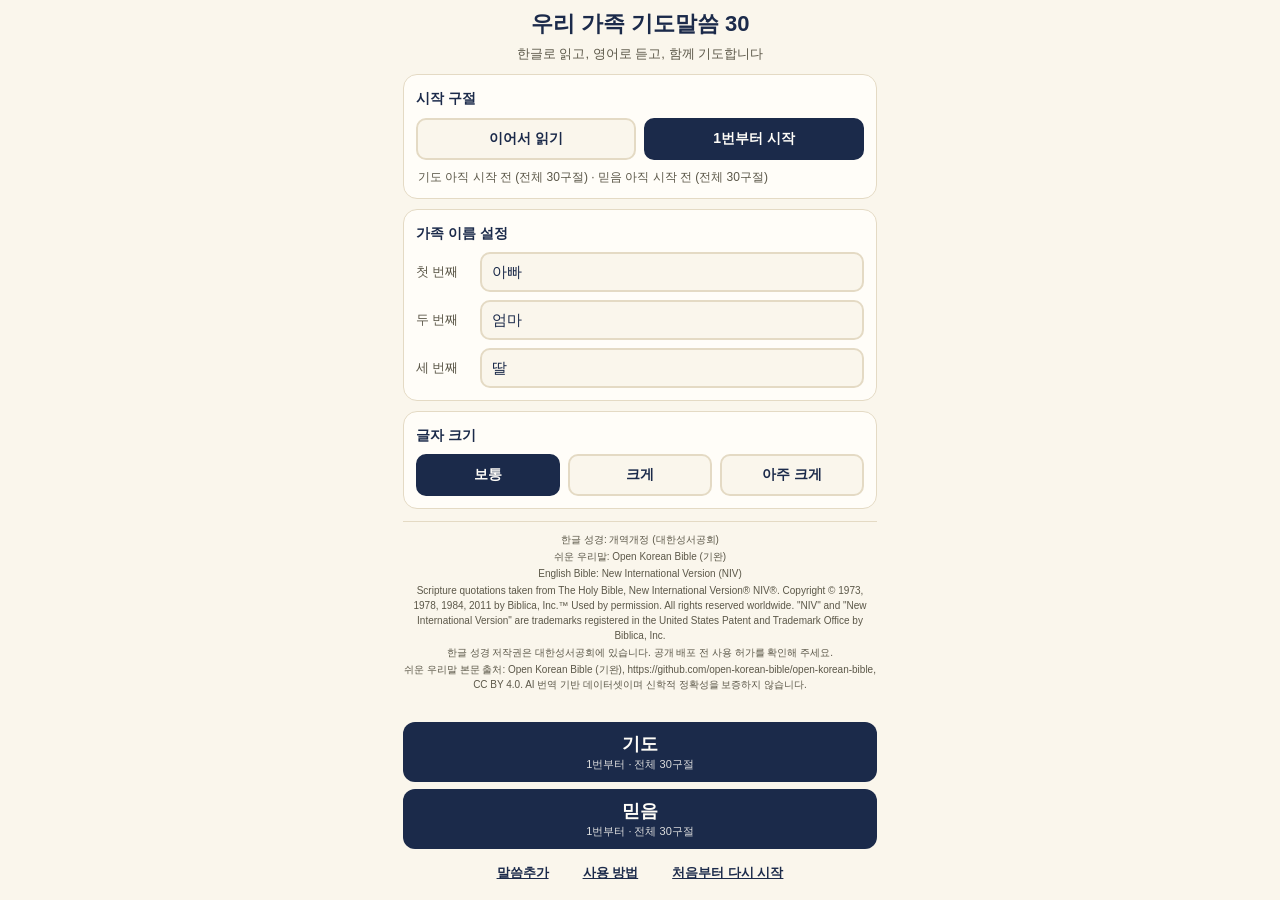
==== commit 57def753: "Add a plain-Korean line under the 개역개정 text Each verse card now shows three texts: 개역개정 (what the fa" ====
--- a/family-prayer-bible/index.html
+++ b/family-prayer-bible/index.html
@@ -195,8 +195,13 @@
       <p class="verse-reference" id="reading-reference">빌립보서 4장 6절</p>
 
       <div class="verse-block verse-block-ko">
-        <h2 class="sr-only">한글 본문</h2>
+        <h2 class="sr-only">한글 본문 (개역개정)</h2>
         <p class="verse-text-ko" id="verse-text-ko" lang="ko"></p>
+      </div>
+
+      <div class="verse-block verse-block-modern" id="verse-block-modern">
+        <h2 class="sr-only">쉬운 우리말 본문</h2>
+        <p class="verse-text-modern" id="verse-text-modern" lang="ko"></p>
       </div>
 
       <div class="verse-block verse-block-en">
@@ -231,7 +236,10 @@
         <button type="button" id="btn-next" class="btn btn-primary btn-large" aria-label="다음 말씀으로 이동">다음 말씀</button>
       </nav>
 
-      <button type="button" id="btn-reading-home" class="btn btn-ghost btn-small" aria-label="읽기를 멈추고 처음 화면으로 이동">처음 화면으로</button>
+      <div class="reading-sub-actions">
+        <button type="button" id="btn-verse-picker" class="btn btn-ghost btn-small" aria-label="구절 번호를 골라 바로 이동">구절 선택</button>
+        <button type="button" id="btn-reading-home" class="btn btn-ghost btn-small" aria-label="읽기를 멈추고 처음 화면으로 이동">처음 화면으로</button>
+      </div>
     </footer>
   </main>
 
@@ -259,6 +267,17 @@
     </footer>
   </main>
 
+</div>
+
+<div id="verse-picker" class="dialog-overlay" hidden role="dialog" aria-modal="true" aria-labelledby="verse-picker-title">
+  <div class="dialog-box picker-box">
+    <h2 id="verse-picker-title" class="picker-title">구절 선택</h2>
+    <p class="picker-sub" id="verse-picker-sub"></p>
+    <div class="picker-grid" id="verse-picker-grid">
+      <!-- 구절 번호 버튼은 app.js가 만듭니다 -->
+    </div>
+    <button type="button" id="verse-picker-close" class="btn btn-ghost btn-small" aria-label="구절 선택 닫기">닫기</button>
+  </div>
 </div>
 
 <div id="confirm-dialog" class="dialog-overlay" hidden role="alertdialog" aria-modal="true" aria-labelledby="confirm-dialog-text">
--- a/family-prayer-bible/styles.css
+++ b/family-prayer-bible/styles.css
@@ -445,6 +445,18 @@
   white-space: pre-wrap;
 }
 
+/* 쉬운 우리말(현대어) 본문 — 개역개정 아래에 보조 본문으로 놓는다 */
+.verse-block-modern { border-top: 1px dashed var(--color-border); padding-top: 10px; }
+
+.verse-text-modern {
+  font-size: calc(16px * var(--scale));
+  font-weight: 500;
+  color: var(--color-text-muted);
+  line-height: 1.65;
+  margin: 0;
+  white-space: pre-wrap;
+}
+
 .verse-block-en { border-top: 1px dashed var(--color-border); padding-top: 10px; }
 
 .verse-text-en {
@@ -486,6 +498,62 @@
 }
 
 .reading-nav { display: grid; grid-template-columns: 1fr 1fr; gap: 8px; }
+
+.reading-sub-actions {
+  display: flex;
+  justify-content: center;
+  align-items: center;
+  gap: 16px;
+}
+
+/* ---------- 구절 선택(번호로 바로 이동) ---------- */
+.picker-box { max-width: 380px; text-align: center; }
+.picker-title {
+  margin: 0 0 4px;
+  font-size: calc(17px * var(--scale));
+  color: var(--color-navy);
+}
+.picker-sub {
+  margin: 0 0 12px;
+  font-size: calc(12px * var(--scale));
+  color: var(--color-text-muted);
+}
+.picker-grid {
+  display: grid;
+  grid-template-columns: repeat(5, 1fr);
+  gap: 6px;
+  max-height: 46vh;
+  overflow-y: auto;
+  overscroll-behavior: contain;
+  margin-bottom: 12px;
+  padding: 2px;
+}
+.picker-btn {
+  min-height: 44px;
+  border-radius: 10px;
+  border: 2px solid var(--color-border);
+  background: var(--color-bg);
+  color: var(--color-navy);
+  font-size: calc(15px * var(--scale));
+  font-weight: 600;
+  cursor: pointer;
+  font-family: inherit;
+}
+/* 이미 읽은 구절은 은은한 골드 배경으로 구분 (색만으로 구분하지 않도록 · 표시도 함께) */
+.picker-btn.is-done {
+  background: var(--color-gold-soft);
+  border-color: var(--color-gold);
+}
+.picker-btn.is-current {
+  background: var(--color-navy);
+  color: var(--color-on-primary);
+  border-color: var(--color-navy);
+}
+.picker-legend {
+  font-size: calc(11px * var(--scale));
+  color: var(--color-text-muted);
+  margin: 0 0 10px;
+}
 
 /* ---------- 완료 화면 ---------- */
 .complete-box {
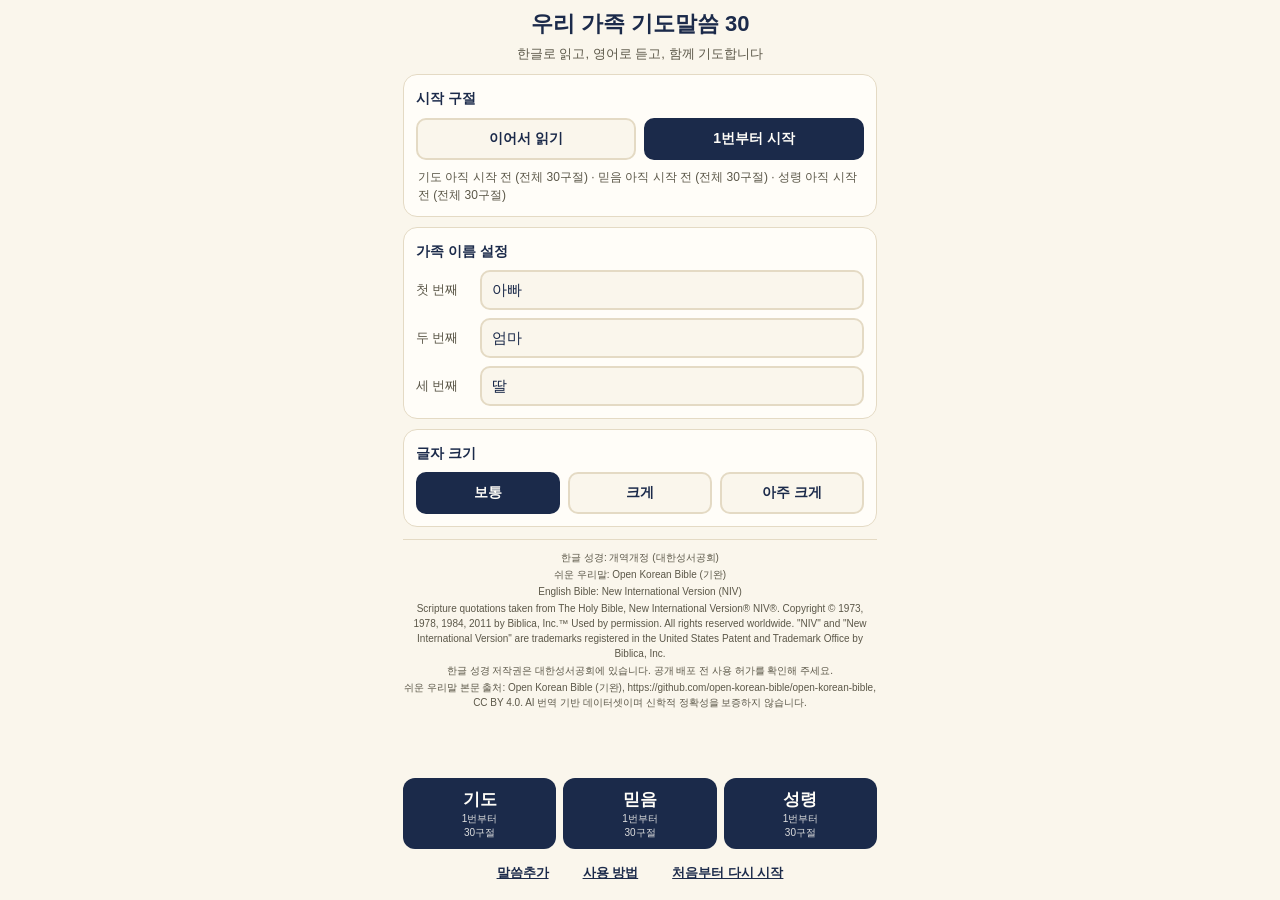
==== commit fbaf5b9a: "'성령' 주제 30구절 추가 (서론 + 6단계 구성) 첨부 문서(성령충만 30개 구절 가정예배 암송 노트)를 사양서로 삼아 기도·믿음과 다른 구성의 '성령' 주제를 추가했습니다. " ====
--- a/family-prayer-bible/index.html
+++ b/family-prayer-bible/index.html
@@ -102,6 +102,24 @@
     </footer>
   </main>
 
+  <!-- 주제 서론 화면 (서론이 있는 주제를 시작할 때만 나옵니다) -->
+  <main id="screen-intro" class="screen" hidden aria-labelledby="intro-title">
+    <header class="screen-head">
+      <p class="intro-eyebrow" id="intro-eyebrow"></p>
+      <h1 id="intro-title" class="screen-title intro-screen-title"></h1>
+    </header>
+    <div class="screen-body intro-body">
+      <h2 class="intro-heading" id="intro-heading"></h2>
+      <div class="intro-paragraphs" id="intro-paragraphs"></div>
+    </div>
+    <footer class="screen-foot">
+      <button type="button" id="btn-intro-start" class="btn btn-primary btn-large" aria-label="서론을 읽고 말씀 시작하기">말씀 시작하기</button>
+      <div class="secondary-links">
+        <button type="button" id="btn-intro-home" class="btn btn-ghost btn-small" aria-label="서론 닫고 처음 화면으로 돌아가기">처음 화면으로</button>
+      </div>
+    </footer>
+  </main>
+
   <!-- 사용 방법 화면 -->
   <main id="screen-guide" class="screen" hidden aria-labelledby="guide-title">
     <header class="screen-head">
@@ -109,7 +127,8 @@
     </header>
     <div class="screen-body">
       <ol class="guide-list">
-        <li>‘기도’ 또는 ‘믿음’ 버튼을 누르면 그 주제의 30구절을 순서대로 읽기 시작합니다.</li>
+        <li>‘기도’, ‘믿음’, ‘성령’ 버튼을 누르면 그 주제의 30구절을 순서대로 읽기 시작합니다.</li>
+        <li>‘성령’ 주제는 30구절을 하나로 관통하는 서론을 먼저 읽고, 구절마다 1단계 이유 → 2단계 연관성 → 3단계 본문 → 4단계 나눔과 기도 → 5단계 쉬운 우리말 → 6단계 영어 순서로 보여 줍니다.</li>
         <li>화면에 표시된 가족 이름 차례를 확인하고, 그 사람이 한글 본문을 소리 내어 읽습니다.</li>
         <li>‘영어 듣기’ 버튼을 누르면 영어 본문을 원어민 음성으로 들을 수 있습니다. (선택 사항이며, 여러 번 눌러 반복해서 들어도 됩니다.)</li>
         <li>‘다음 말씀’ 버튼을 눌러 다음 구절로 넘어갑니다. 영어 듣기를 하지 않아도 언제든 넘어갈 수 있습니다.</li>
@@ -193,19 +212,42 @@
 
     <div class="screen-body verse-card">
       <p class="verse-reference" id="reading-reference">빌립보서 4장 6절</p>
+      <p class="verse-title" id="reading-verse-title" hidden></p>
+
+      <!-- 1단계: 이 말씀을 알아야 하는 이유 (해당 항목이 있는 주제에서만 보입니다) -->
+      <div class="verse-block verse-block-note" id="verse-block-reason" hidden>
+        <h2 class="verse-note-label">1단계 · 이유</h2>
+        <p class="verse-text-note" id="verse-text-reason" lang="ko"></p>
+      </div>
+
+      <!-- 2단계: 다른 말씀과의 연관성 -->
+      <div class="verse-block verse-block-note" id="verse-block-connection" hidden>
+        <h2 class="verse-note-label">2단계 · 연관성</h2>
+        <p class="verse-text-note" id="verse-text-connection" lang="ko"></p>
+      </div>
 
       <div class="verse-block verse-block-ko">
         <h2 class="sr-only">한글 본문 (개역개정)</h2>
+        <p class="verse-stage-label" id="label-stage-ko" hidden>3단계 · 본문 (개역개정)</p>
         <p class="verse-text-ko" id="verse-text-ko" lang="ko"></p>
+      </div>
+
+      <!-- 4단계: 가족 나눔 질문과 기도 -->
+      <div class="verse-block verse-block-share" id="verse-block-share" hidden>
+        <h2 class="verse-note-label">4단계 · 나눔과 기도</h2>
+        <p class="verse-text-share" id="verse-text-question" lang="ko"></p>
+        <p class="verse-text-share" id="verse-text-prayer" lang="ko"></p>
       </div>
 
       <div class="verse-block verse-block-modern" id="verse-block-modern">
         <h2 class="sr-only">쉬운 우리말 본문</h2>
+        <p class="verse-stage-label" id="label-stage-modern" hidden>5단계 · 쉬운 우리말</p>
         <p class="verse-text-modern" id="verse-text-modern" lang="ko"></p>
       </div>
 
       <div class="verse-block verse-block-en">
         <h2 class="sr-only">영어 본문</h2>
+        <p class="verse-stage-label" id="label-stage-en" hidden>6단계 · 영어 (NIV)</p>
         <p class="verse-text-en" id="verse-text-en" lang="en"></p>
       </div>
     </div>
--- a/family-prayer-bible/styles.css
+++ b/family-prayer-bible/styles.css
@@ -90,6 +90,10 @@
   flex-direction: column;
   overflow: hidden;
   background: var(--color-bg);
+  /* position을 지정해 두어야 .sr-only(position:absolute)로 숨긴 제목들이
+     이 틀 안에 갇히고 overflow:hidden으로 잘린다. 지정하지 않으면 화면 아래로
+     밀려난 sr-only 요소 때문에 페이지 전체가 스크롤된다. */
+  position: relative;
 }
 
 @supports (height: 100dvh) {
@@ -294,19 +298,26 @@
   font-size: calc(15px * var(--scale));
 }
 
-.theme-buttons { display: flex; flex-direction: column; gap: calc(var(--gap) * 0.7); }
+.theme-buttons {
+  display: grid;
+  grid-template-columns: repeat(3, 1fr);
+  gap: calc(var(--gap) * 0.7);
+}
 .theme-btn { width: 100%; }
-.theme-btn .theme-btn-name { font-size: calc(18px * var(--scale)); font-weight: 700; }
+.theme-btn .theme-btn-name { font-size: calc(17px * var(--scale)); font-weight: 700; }
 .theme-btn .theme-btn-sub {
-  font-size: calc(11px * var(--scale));
+  font-size: calc(10px * var(--scale));
   font-weight: 500;
+  line-height: 1.35;
   opacity: 0.85;
+  white-space: pre-line;   /* 좁은 화면에서 두 줄로 깔끔하게 나뉘도록 */
 }
 .theme-btn {
   flex-direction: column;
   gap: 1px;
-  min-height: 52px;
-  padding: 8px 12px;
+  min-height: 60px;
+  padding: 8px 6px;
+  text-align: center;
 }
 
 .home-actions-secondary {
@@ -328,6 +339,40 @@
   flex: 0 0 auto;
 }
 .copyright-footer p { margin: 2px 0; }
+
+/* ---------- 주제 서론 화면 ---------- */
+.intro-eyebrow {
+  font-size: calc(12px * var(--scale));
+  font-weight: 700;
+  color: var(--color-gold-text);
+  text-align: center;
+  margin: 0;
+}
+
+.intro-screen-title { font-size: calc(18px * var(--scale)); line-height: 1.45; }
+
+.intro-body { justify-content: flex-start; }
+
+.intro-heading {
+  font-size: calc(14px * var(--scale));
+  font-weight: 700;
+  color: var(--color-navy);
+  line-height: 1.6;
+  margin: 0;
+  flex: 0 0 auto;
+}
+
+.intro-paragraphs { display: flex; flex-direction: column; gap: 10px; flex: 0 0 auto; }
+
+.intro-paragraph {
+  font-size: calc(13px * var(--scale));
+  font-weight: 400;
+  color: var(--color-text);
+  line-height: 1.75;
+  word-break: keep-all;
+  overflow-wrap: break-word;
+  margin: 0;
+}
 
 /* ---------- 안내 / 말씀 추가 화면 ---------- */
 .guide-list { padding-left: 20px; margin: 0; }
@@ -434,7 +479,56 @@
   flex: 0 0 auto;
 }
 
+.verse-title {
+  font-size: calc(13px * var(--scale));
+  font-weight: 600;
+  color: var(--color-navy-soft);
+  text-align: center;
+  margin: 0;
+  flex: 0 0 auto;
+}
+
 .verse-block { overflow-wrap: break-word; word-break: keep-all; flex: 0 0 auto; }
+
+/* 단계 번호 표시 (3단계 본문 / 5단계 / 6단계) — 단계 구성이 있는 주제에서만 보인다 */
+.verse-stage-label,
+.verse-note-label {
+  font-size: calc(11px * var(--scale));
+  font-weight: 700;
+  letter-spacing: 0.01em;
+  color: var(--color-gold-text);
+  margin: 0 0 4px;
+}
+
+/* 1단계 이유 / 2단계 연관성 — 성경 본문이 아닌 묵상 안내문 */
+.verse-block-note {
+  background: rgba(143, 106, 31, 0.07);
+  border-radius: 12px;
+  padding: 10px 12px;
+}
+
+.verse-text-note {
+  font-size: calc(13px * var(--scale));
+  font-weight: 500;
+  color: var(--color-text);
+  line-height: 1.7;
+  margin: 0;
+}
+
+/* 4단계 나눔과 기도 */
+.verse-block-share {
+  border-top: 1px dashed var(--color-border);
+  padding-top: 10px;
+}
+
+.verse-text-share {
+  font-size: calc(13px * var(--scale));
+  font-weight: 500;
+  color: var(--color-text);
+  line-height: 1.7;
+  margin: 0 0 6px;
+}
+.verse-text-share:last-child { margin-bottom: 0; }
 
 .verse-text-ko {
   font-size: calc(20px * var(--scale));
